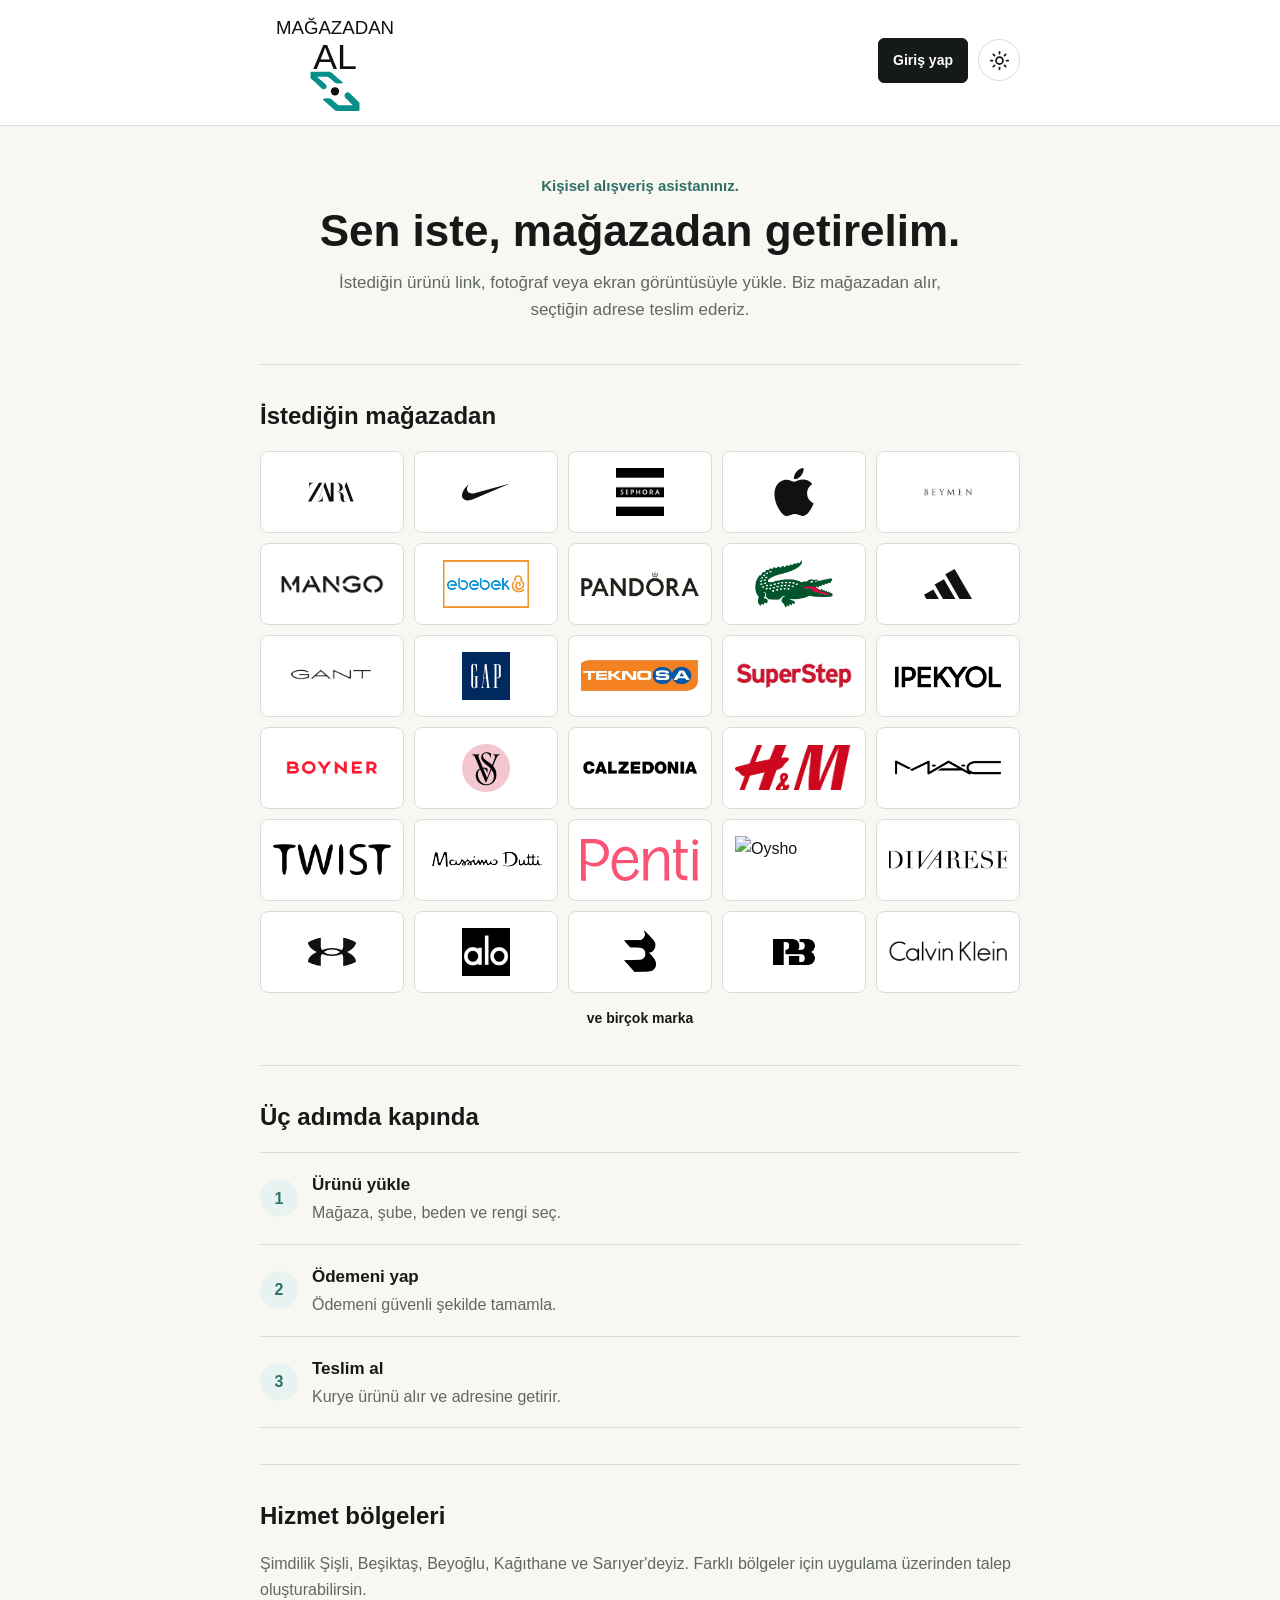
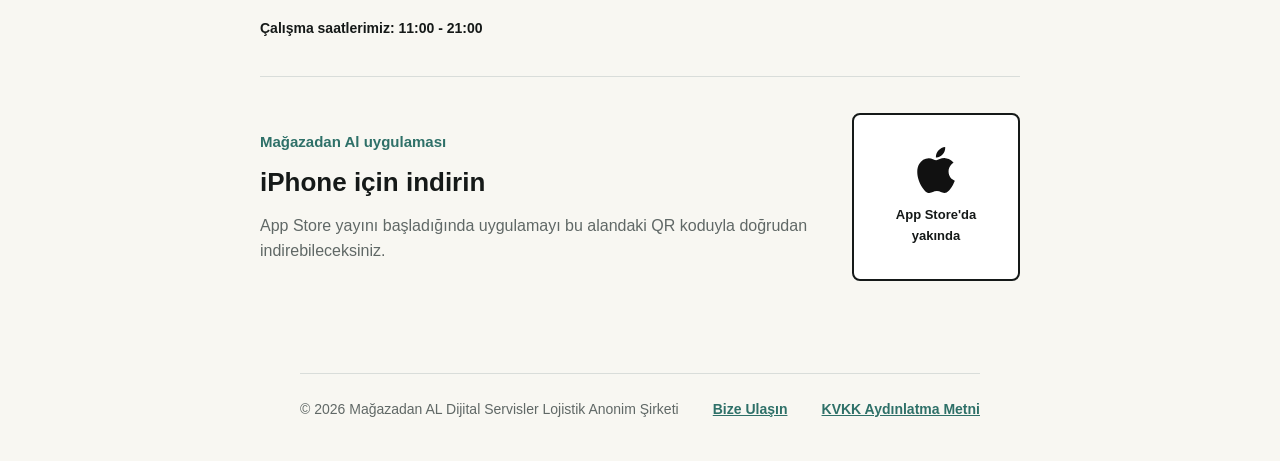
==== index.html @ 5e050d82 "Verify corporate Search Console ownership" ====
<!doctype html>
<html lang="tr">
<head>
  <meta charset="utf-8">
  <meta name="viewport" content="width=device-width, initial-scale=1">
  <meta name="referrer" content="strict-origin-when-cross-origin">
  <meta name="google-site-verification" content="DHwb0sG3Ue-_aWQbUibLPL66isO1fK0_bAT-LYw3ECY">
  <meta
    http-equiv="Content-Security-Policy"
    content="default-src 'none'; style-src 'self'; img-src 'self'; script-src 'self'; base-uri 'none'; form-action 'none'; object-src 'none'"
  >
  <title>Mağazadan Al</title>
  <meta name="description" content="Mağazadan Al müşteri hesabı ve resmi web alanı.">
  <link rel="icon" type="image/png" href="/assets/magazadanal-logo.png?v=20261007-3">
  <link rel="apple-touch-icon" href="/assets/magazadanal-logo.png?v=20261007-3">
  <link rel="stylesheet" href="/styles.css?v=20261019-1">
  <script src="/theme.js?v=20261019-1"></script>
</head>
<body>
  <header>
    <div class="bar home-header">
      <a class="brand" href="/" aria-label="Mağazadan Al ana sayfa">
        <img class="brand-logo" src="/assets/magazadanal-logo-web.svg?v=20261014-1" alt="Mağazadan Al" width="900" height="603">
      </a>
      <nav class="header-actions" aria-label="Hesap ve görünüm">
        <a id="home-account-link" class="button primary-link" href="/hesabim/">Giriş yap</a>
      </nav>
    </div>
  </header>
  <main class="home-main">
    <section class="home-intro" aria-labelledby="home-title">
      <p class="home-slogan">Kişisel alışveriş asistanınız.</p>
      <h1 id="home-title">Sen iste, mağazadan getirelim.</h1>
      <p class="home-lead">İstediğin ürünü link, fotoğraf veya ekran görüntüsüyle yükle. Biz mağazadan alır, seçtiğin adrese teslim ederiz.</p>
    </section>

    <section class="home-section" aria-labelledby="stores-title">
      <div class="home-section-heading">
        <h2 id="stores-title">İstediğin mağazadan</h2>
      </div>
      <div class="home-brand-grid" aria-label="Hizmet verilen markalardan bazıları">
        <div class="store-brand"><img src="/assets/brands/logo_zara.svg" alt="Zara" width="120" height="72"></div>
        <div class="store-brand"><img src="/assets/brands/logo_nike.svg" alt="Nike" width="120" height="72"></div>
        <div class="store-brand"><img src="/assets/brands/logo_sephora.png" alt="Sephora" width="120" height="72"></div>
        <div class="store-brand"><img src="/assets/brands/logo_apple.svg" alt="Apple" width="120" height="72"></div>
        <div class="store-brand"><img src="/assets/brands/logo_beymen.png" alt="Beymen" width="120" height="72"></div>
        <div class="store-brand"><img src="/assets/brands/logo_mango.png" alt="Mango" width="120" height="72"></div>
        <div class="store-brand"><img src="/assets/brands/logo_ebebek.png" alt="ebebek" width="120" height="72"></div>
        <div class="store-brand"><img src="/assets/brands/logo_pandora.png" alt="Pandora" width="120" height="72"></div>
        <div class="store-brand"><img src="/assets/brands/logo_lacoste.png" alt="Lacoste" width="120" height="72"></div>
        <div class="store-brand"><img src="/assets/brands/logo_adidas.svg" alt="Adidas" width="120" height="72"></div>
        <div class="store-brand"><img src="/assets/brands/logo_gant.png" alt="Gant" width="120" height="72"></div>
        <div class="store-brand"><img src="/assets/brands/logo_gap.svg" alt="Gap" width="120" height="72"></div>
        <div class="store-brand"><img src="/assets/brands/logo_teknosa.png" alt="Teknosa" width="120" height="72"></div>
        <div class="store-brand"><img src="/assets/brands/logo_superstep.png" alt="SuperStep" width="120" height="72"></div>
        <div class="store-brand"><img src="/assets/brands/logo_ipekyol.png" alt="İpekyol" width="120" height="72"></div>
        <div class="store-brand"><img src="/assets/brands/logo_boyner.png" alt="Boyner" width="120" height="72"></div>
        <div class="store-brand"><img src="/assets/brands/logo_victoriassecret.png" alt="Victoria's Secret" width="120" height="72"></div>
        <div class="store-brand"><img src="/assets/brands/logo_calzedonia.png" alt="Calzedonia" width="120" height="72"></div>
        <div class="store-brand"><img src="/assets/brands/logo_hm.png" alt="H&amp;M" width="120" height="72"></div>
        <div class="store-brand"><img src="/assets/brands/logo_mac.png" alt="MAC" width="120" height="72"></div>
        <div class="store-brand"><img src="/assets/brands/logo_twist.png" alt="Twist" width="120" height="72"></div>
        <div class="store-brand"><img src="/assets/brands/logo_massimodutti.png" alt="Massimo Dutti" width="120" height="72"></div>
        <div class="store-brand"><img src="/assets/brands/logo_penti.svg" alt="Penti" width="120" height="72"></div>
        <div class="store-brand"><img src="/assets/brands/logo_oysho.svg" alt="Oysho" width="120" height="72"></div>
        <div class="store-brand"><img src="/assets/brands/logo_divarese.png" alt="Divarese" width="120" height="72"></div>
        <div class="store-brand"><img src="/assets/brands/logo_underarmour.svg" alt="Under Armour" width="120" height="72"></div>
        <div class="store-brand"><img src="/assets/brands/logo_alo.png" alt="Alo" width="120" height="72"></div>
        <div class="store-brand"><img src="/assets/brands/logo_bershka.png" alt="Bershka" width="120" height="72"></div>
        <div class="store-brand"><img src="/assets/brands/logo_pullandbear.png" alt="Pull&amp;Bear" width="120" height="72"></div>
        <div class="store-brand"><img src="/assets/brands/logo_calvinklein.png" alt="Calvin Klein" width="120" height="72"></div>
      </div>
      <p class="home-brand-note">ve birçok marka</p>
    </section>

    <section class="home-section" aria-labelledby="flow-title">
      <div class="home-section-heading">
        <h2 id="flow-title">Üç adımda kapında</h2>
      </div>
      <div class="home-flow">
        <article class="home-step">
          <span class="home-step-number" aria-hidden="true">1</span>
          <div><h3>Ürünü yükle</h3><p>Mağaza, şube, beden ve rengi seç.</p></div>
        </article>
        <article class="home-step">
          <span class="home-step-number" aria-hidden="true">2</span>
          <div><h3>Ödemeni yap</h3><p>Ödemeni güvenli şekilde tamamla.</p></div>
        </article>
        <article class="home-step">
          <span class="home-step-number" aria-hidden="true">3</span>
          <div><h3>Teslim al</h3><p>Kurye ürünü alır ve adresine getirir.</p></div>
        </article>
      </div>
    </section>

    <section class="home-section home-service" aria-labelledby="service-title">
      <div class="home-section-heading">
        <h2 id="service-title">Hizmet bölgeleri</h2>
      </div>
      <p>Şimdilik Şişli, Beşiktaş, Beyoğlu, Kağıthane ve Sarıyer'deyiz. Farklı bölgeler için uygulama üzerinden talep oluşturabilirsin.</p>
      <strong>Çalışma saatlerimiz: 11:00 - 21:00</strong>
    </section>

    <section class="home-section app-download" aria-labelledby="app-download-title">
      <div class="app-download-copy">
        <p class="home-slogan">Mağazadan Al uygulaması</p>
        <h2 id="app-download-title">iPhone için indirin</h2>
        <p>App Store yayını başladığında uygulamayı bu alandaki QR koduyla doğrudan indirebileceksiniz.</p>
      </div>
      <div class="app-download-placeholder" aria-label="App Store QR kodu yayınla birlikte eklenecek">
        <img src="/assets/brands/logo_apple.svg" alt="" width="48" height="48">
        <span>App Store'da yakında</span>
      </div>
    </section>
  </main>
  <footer>
    <span>© 2026 Mağazadan AL Dijital Servisler Lojistik Anonim Şirketi</span>
    <a href="/destek/">Bize Ulaşın</a>
    <a href="/privacy/">KVKK Aydınlatma Metni</a>
  </footer>
  <script src="/home.js" defer></script>
</body>
</html>
---- styles.css ----
:root {
  color-scheme: light;
  --paper: #f8f7f2;
  --panel: #ffffff;
  --ink: #151918;
  --muted: #606866;
  --teal: #2e7068;
  --line: #d9ddda;
  --command: #151918;
  --command-text: #ffffff;
  --soft-teal: #e7f3f0;
}

:root[data-theme="dark"] {
  color-scheme: dark;
  --paper: #101412;
  --panel: #191e1c;
  --ink: #f2f5f3;
  --muted: #aeb8b4;
  --teal: #70bdb1;
  --line: #37403c;
  --command: #f2f5f3;
  --command-text: #101412;
  --soft-teal: #173a35;
}

* { box-sizing: border-box; }
[hidden] { display: none !important; }

body {
  margin: 0;
  background: var(--paper);
  color: var(--ink);
  font-family: -apple-system, BlinkMacSystemFont, "Segoe UI", sans-serif;
  line-height: 1.6;
  transition: background-color 160ms ease, color 160ms ease;
}

.theme-toggle {
  position: fixed;
  top: 18px;
  right: max(18px, calc((100vw - 820px) / 2));
  z-index: 20;
  display: grid;
  width: 42px;
  height: 42px;
  place-items: center;
  padding: 0;
  border: 1px solid var(--line);
  border-radius: 50%;
  background: var(--panel);
  color: var(--ink);
  cursor: pointer;
  font-size: 20px;
  line-height: 1;
  box-shadow: 0 2px 10px rgba(0, 0, 0, 0.08);
}

.theme-toggle-icon {
  width: 21px;
  height: 21px;
  fill: none;
  stroke: currentColor;
  stroke-width: 2;
  stroke-linecap: round;
  stroke-linejoin: round;
}

.theme-toggle:hover { border-color: var(--teal); }
.theme-toggle:focus-visible { outline: 3px solid color-mix(in srgb, var(--teal) 45%, transparent); outline-offset: 2px; }
:root[data-theme="dark"] .brand-logo {
  filter: invert(1) hue-rotate(170deg);
  mix-blend-mode: screen;
}

header {
  border-bottom: 1px solid var(--line);
  background: var(--panel);
}

.bar, main, footer {
  width: min(680px, calc(100% - 36px));
  margin: 0 auto;
}

.bar {
  display: flex;
  flex-direction: column;
  align-items: center;
  justify-content: center;
  gap: 2px;
  min-height: 0;
  padding: 10px 0 14px;
}

.brand {
  display: block;
  width: 150px;
  height: 101px;
  text-decoration: none;
}

.brand-logo {
  display: block;
  width: 100%;
  height: 100%;
  object-fit: contain;
}

nav a, footer a { color: var(--teal); font-weight: 650; }

.site-nav {
  display: flex;
  align-items: center;
  justify-content: center;
  gap: 16px;
}

.header-account-link {
  padding: 7px 11px;
  border: 1px solid var(--teal);
  border-radius: 6px;
  text-decoration: none;
}

.header-link {
  color: var(--teal);
  font-weight: 650;
  text-decoration: none;
}

.home-header {
  width: min(760px, calc(100% - 36px));
  flex-direction: row;
  justify-content: space-between;
  gap: 16px;
}

.header-actions {
  display: flex;
  align-items: center;
  gap: 10px;
}

.header-actions .button {
  display: inline-flex;
  align-items: center;
  min-height: 42px;
  margin: 0;
  border-radius: 6px;
  font-size: 14px;
  white-space: nowrap;
}

.header-actions .theme-toggle {
  position: static;
  flex: 0 0 auto;
  box-shadow: none;
}

main { padding: 42px 0 64px; }

.home-main {
  width: min(760px, calc(100% - 36px));
  min-height: 0;
  padding: 24px 0 56px;
}

.home-intro {
  max-width: 650px;
  margin: 0 auto;
  padding: 24px 0 40px;
  text-align: center;
}

.home-slogan {
  margin: 0 0 8px;
  color: var(--teal);
  font-size: 15px;
  font-weight: 800;
}

.home-main h1 {
  margin-bottom: 14px;
  font-size: 44px;
}

.home-lead {
  max-width: 610px;
  margin: 0 auto;
  font-size: 17px;
}

.home-section {
  padding: 36px 0;
  border-top: 1px solid var(--line);
}

.home-section-heading {
  margin-bottom: 20px;
}

.home-section-heading h2 {
  margin: 0;
  font-size: 24px;
  line-height: 1.25;
}

.home-section-heading p {
  margin: 5px 0 0;
}

.home-brand-grid {
  display: grid;
  grid-template-columns: repeat(5, minmax(0, 1fr));
  gap: 10px;
}

.store-brand {
  display: grid;
  min-width: 0;
  min-height: 82px;
  place-items: center;
  padding: 12px;
  border: 1px solid var(--line);
  border-radius: 8px;
  background: #ffffff;
  color-scheme: light;
}

.store-brand img {
  display: block;
  width: 100%;
  height: 48px;
  object-fit: contain;
}

.home-brand-note {
  margin: 14px 0 0;
  color: var(--ink);
  font-size: 14px;
  font-weight: 750;
  text-align: center;
}

.home-flow {
  border-top: 1px solid var(--line);
}

.home-step {
  display: grid;
  grid-template-columns: 38px minmax(0, 1fr);
  gap: 14px;
  align-items: center;
  padding: 18px 0;
  border-bottom: 1px solid var(--line);
}

.home-step-number {
  display: grid;
  width: 38px;
  height: 38px;
  place-items: center;
  border-radius: 50%;
  background: var(--soft-teal);
  color: var(--teal);
  font-weight: 800;
}

.home-step h3 {
  margin: 0;
  font-size: 17px;
}

.home-step p {
  margin: 2px 0 0;
}

.home-service p {
  margin: 0 0 12px;
}

.home-service strong {
  font-size: 14px;
}

.app-download {
  display: grid;
  grid-template-columns: minmax(0, 1fr) 168px;
  gap: 32px;
  align-items: center;
}

.app-download h2 { margin: 0; font-size: 26px; }
.app-download p:last-child { margin: 9px 0 0; }

.app-download-placeholder {
  display: grid;
  width: 168px;
  aspect-ratio: 1;
  place-items: center;
  align-content: center;
  gap: 12px;
  padding: 18px;
  border: 2px solid var(--ink);
  border-radius: 8px;
  background: var(--panel);
  text-align: center;
}

.app-download-placeholder img { display: block; width: 46px; height: 46px; }
:root[data-theme="dark"] .app-download-placeholder img { filter: invert(1); }
.app-download-placeholder span { font-size: 13px; font-weight: 800; }

h1 {
  margin: 0 0 12px;
  font-size: 46px;
  line-height: 1.12;
}

h2 { margin-top: 34px; font-size: 21px; }

p, li { color: var(--muted); }

.status {
  border-left: 4px solid var(--teal);
  padding: 14px 16px;
  background: var(--panel);
}

.status[hidden] { display: none; }

.status-error { border-left-color: #b42318; color: #7a271a; }

.status-success { border-left-color: var(--teal); color: #215f57; }

:root[data-theme="dark"] .status-error { color: #ffaaa3; }
:root[data-theme="dark"] .status-success { color: #8fd5ca; }
:root[data-theme="dark"] .data-badge { background: var(--soft-teal); color: var(--teal); }

.button {
  display: inline-block;
  margin-top: 12px;
  padding: 10px 14px;
  border: 1px solid var(--teal);
  color: var(--teal);
  font-weight: 700;
  text-decoration: none;
}

.primary-link {
  border-color: var(--command);
  background: var(--command);
  color: var(--command-text);
}

.support-public {
  max-width: 620px;
}

.support-lead {
  max-width: 560px;
  margin-bottom: 30px;
  font-size: 17px;
}

.support-channel {
  padding: 22px 0;
  border-top: 1px solid var(--line);
}

.support-channel:last-of-type {
  border-bottom: 1px solid var(--line);
}

.support-channel h2 {
  margin: 0 0 6px;
  font-size: 20px;
}

.support-channel p {
  margin: 0;
}

.support-channel .button {
  border-radius: 6px;
}

.auth-page { max-width: 560px; }

.eyebrow {
  margin: 0 0 8px;
  color: var(--teal);
  font-size: 13px;
  font-weight: 750;
  text-transform: uppercase;
}

.auth-form {
  display: grid;
  gap: 10px;
  margin-top: 28px;
}

.auth-form label {
  margin-top: 6px;
  font-size: 14px;
  font-weight: 700;
}

.auth-form input:not([type="checkbox"]) {
  width: 100%;
  min-height: 50px;
  padding: 11px 12px;
  border: 1px solid var(--line);
  border-radius: 6px;
  background: var(--panel);
  color: var(--ink);
  font: inherit;
}

.auth-form input:not([type="checkbox"]),
.support-form textarea {
  background: var(--panel);
}

.auth-form input:not([type="checkbox"]):focus {
  border-color: var(--teal);
  outline: 2px solid rgba(46, 112, 104, 0.2);
  outline-offset: 1px;
}

.password-visibility {
  display: inline-flex;
  align-items: center;
  gap: 9px;
  width: fit-content;
  cursor: pointer;
  color: var(--muted);
}

.password-visibility input {
  width: 18px;
  height: 18px;
  margin: 0;
  accent-color: var(--teal);
}

.password-visibility:has(input:disabled) {
  cursor: not-allowed;
  opacity: 0.55;
}

.primary-button {
  width: 100%;
  min-height: 50px;
  border-radius: 6px;
  background: var(--teal);
  color: #ffffff;
  cursor: pointer;
  font: inherit;
}

.primary-button:disabled {
  cursor: not-allowed;
  opacity: 0.55;
}

.text-button {
  min-height: 40px;
  padding: 6px 8px;
  border: 0;
  background: transparent;
  color: var(--teal);
  cursor: pointer;
  font: inherit;
  font-weight: 750;
}

.text-button:disabled { cursor: not-allowed; opacity: 0.55; }

.portal-page {
  width: min(680px, calc(100% - 36px));
  min-height: calc(100vh - 230px);
  padding-top: 34px;
}

.auth-shell {
  width: min(480px, 100%);
  margin: 18px auto 0;
  padding: 26px;
  border: 1px solid var(--line);
  border-radius: 8px;
  background: var(--panel);
}

.portal-toolbar,
.section-heading,
.order-card-heading,
.order-meta,
.data-row-heading,
.form-footer {
  display: flex;
  align-items: center;
  justify-content: space-between;
  gap: 16px;
}

.portal-toolbar,
.section-heading {
  flex-direction: column;
  align-items: flex-start;
}

.portal-title { margin-bottom: 3px; font-size: 30px; }
.portal-updated { margin: 0; font-size: 13px; }

.portal-actions {
  display: flex;
  width: 100%;
  align-items: center;
  justify-content: flex-start;
  gap: 8px;
}

.icon-command {
  width: 42px;
  height: 42px;
  border: 1px solid var(--line);
  border-radius: 6px;
  background: var(--panel);
  color: var(--ink);
  cursor: pointer;
  font-size: 24px;
  line-height: 1;
}

.icon-command:disabled { cursor: wait; opacity: 0.55; }

.compact-button {
  min-height: 42px;
  margin: 0;
  padding: 8px 12px;
  border-color: var(--line);
  background: var(--panel);
  color: var(--ink);
  cursor: pointer;
  font: inherit;
}

.portal-tabs {
  display: flex;
  flex-wrap: wrap;
  gap: 3px;
  margin: 28px 0 22px;
  padding-bottom: 1px;
  border-bottom: 1px solid var(--line);
}

.portal-tab {
  flex: 1 1 105px;
  min-height: 44px;
  padding: 9px 13px;
  border: 0;
  border-bottom: 3px solid transparent;
  background: transparent;
  color: var(--muted);
  cursor: pointer;
  font: inherit;
  font-weight: 750;
}

.portal-tab.is-active {
  border-bottom-color: var(--teal);
  color: var(--ink);
}

.portal-loading {
  margin-bottom: 16px;
  padding: 10px 12px;
  border-left: 3px solid var(--teal);
  color: var(--muted);
  font-weight: 700;
}

.portal-section { padding: 4px 0 30px; }
.section-heading { margin: 8px 0 16px; align-items: flex-start; }
.section-heading h2 { margin: 0; font-size: 23px; }
.section-heading .eyebrow { margin-bottom: 2px; }

.order-list,
.data-list {
  display: grid;
  gap: 10px;
}

.order-card,
.data-row,
.support-form,
.profile-details {
  border: 1px solid var(--line);
  border-radius: 8px;
  background: var(--panel);
}

.order-card { padding: 16px; border-left: 5px solid var(--teal); }
.order-card.status-cancelled { border-left-color: #b42318; }
.order-card.status-delivered { border-left-color: #16803c; }

.order-card-heading { align-items: flex-start; }
.order-card-heading > div { display: grid; gap: 2px; }
.order-number { font-size: 16px; }
.order-date { color: var(--muted); font-size: 12px; font-weight: 650; }

.order-status {
  max-width: 210px;
  padding: 5px 8px;
  border-radius: 5px;
  background: #e8f3f0;
  color: #215f57;
  font-size: 12px;
  font-weight: 800;
  text-align: right;
}

.status-cancelled .order-status { background: #fff0ee; color: #9f241a; }
.status-delivered .order-status { background: #e9f7ed; color: #146c35; }

.order-meta {
  margin-top: 13px;
  padding-top: 11px;
  border-top: 1px solid var(--line);
  color: var(--muted);
  font-size: 13px;
}

.order-meta strong { color: var(--ink); font-size: 15px; }

.order-timeline {
  display: grid;
  grid-template-columns: 1fr;
  gap: 0;
  margin: 12px 0 6px;
  padding: 0;
  list-style: none;
}

.order-timeline li {
  position: relative;
  min-height: 34px;
  padding: 5px 0 5px 30px;
  color: var(--muted);
  font-size: 10px;
  font-weight: 700;
  text-align: left;
}

.order-timeline li::before {
  position: absolute;
  top: 8px;
  left: 8px;
  z-index: 2;
  width: 11px;
  height: 11px;
  border: 2px solid var(--line);
  border-radius: 50%;
  background: var(--panel);
  content: "";
  transform: translateX(-50%);
}

.order-timeline li:not(:first-child)::after {
  position: absolute;
  top: -18px;
  right: auto;
  left: 7px;
  width: 2px;
  height: 28px;
  background: var(--line);
  content: "";
}

.order-timeline li.is-complete::before,
.order-timeline li.is-current::before { border-color: var(--teal); background: var(--teal); }
.order-timeline li.is-complete::after,
.order-timeline li.is-current::after { background: var(--teal); }
.order-timeline li.is-current { color: var(--ink); }
.order-timeline li.is-cancelled::before { border-color: #b42318; background: #b42318; }

.activity-list { margin-top: 14px; border-top: 1px solid var(--line); }
.activity-row { display: flex; flex-direction: column; gap: 2px; padding: 9px 0; border-bottom: 1px solid var(--line); font-size: 12px; }
.activity-row:last-child { border-bottom: 0; }
.activity-row time { flex: 0 0 auto; color: var(--muted); }

.segmented-control {
  display: inline-flex;
  padding: 3px;
  border: 1px solid var(--line);
  border-radius: 7px;
  background: var(--panel);
}

.segmented-control button {
  min-height: 34px;
  padding: 5px 10px;
  border: 0;
  border-radius: 5px;
  background: transparent;
  color: var(--muted);
  cursor: pointer;
  font: inherit;
  font-size: 12px;
  font-weight: 750;
}

.segmented-control button.is-active { background: var(--command); color: var(--command-text); }

.data-row { padding: 14px 16px; }
.data-row p { margin: 7px 0 0; font-size: 13px; }
.data-row-heading { align-items: flex-start; }
.data-row-heading time { color: var(--muted); font-size: 11px; }

.data-badge {
  padding: 3px 7px;
  border-radius: 4px;
  background: #e8f3f0;
  color: #215f57;
  font-size: 11px;
  font-weight: 800;
}

.support-form { display: grid; gap: 8px; padding: 16px; margin-bottom: 24px; }
.support-form label { font-size: 14px; font-weight: 750; }
.support-form textarea {
  width: 100%;
  min-height: 120px;
  resize: vertical;
  padding: 11px 12px;
  border: 1px solid var(--line);
  border-radius: 6px;
  color: var(--ink);
  font: inherit;
}
.support-form textarea:focus { border-color: var(--teal); outline: 2px solid rgba(46, 112, 104, 0.2); }
.form-footer span { color: var(--muted); font-size: 12px; }
.compact-submit { width: auto; min-width: 110px; margin: 0; }
.list-title { margin: 0 0 10px; font-size: 16px; }

.profile-details { margin: 0 0 16px; padding: 0 16px; }
.profile-details div { display: grid; grid-template-columns: 1fr; gap: 3px; padding: 13px 0; border-bottom: 1px solid var(--line); }
.profile-details div:last-child { border-bottom: 0; }
.profile-details dt { color: var(--muted); font-size: 13px; font-weight: 700; }
.profile-details dd { margin: 0; font-weight: 750; overflow-wrap: anywhere; }

.empty-state {
  padding: 26px 18px;
  border: 1px dashed var(--line);
  border-radius: 8px;
  text-align: center;
}
.empty-state p { margin: 5px 0 0; font-size: 13px; }

@media (max-width: 700px) {
  h1 { font-size: 32px; }
  .bar { padding-top: 8px; }
  .theme-toggle { top: 12px; right: 12px; width: 38px; height: 38px; font-size: 18px; }
  .brand { width: 140px; height: 94px; }
  .home-header { gap: 12px; }
  .home-header .brand { width: 120px; height: 80px; flex: 0 0 auto; }
  .header-actions { gap: 8px; }
  .header-actions .button { min-height: 38px; padding: 7px 10px; }
  .home-main { width: min(100% - 28px, 760px); padding-top: 16px; }
  .home-intro { padding: 18px 0 30px; }
  .home-main h1 { font-size: 32px; }
  .home-lead { font-size: 15px; }
  .home-section { padding: 28px 0; }
  .app-download { grid-template-columns: 1fr; gap: 20px; }
  .app-download-placeholder { width: min(168px, 100%); }
  .home-brand-grid { grid-template-columns: repeat(4, minmax(0, 1fr)); gap: 8px; }
  .store-brand { min-height: 68px; padding: 8px; }
  .store-brand img { height: 40px; }
  .portal-page { width: min(100% - 24px, 680px); padding-top: 22px; }
  .auth-shell { padding: 20px; }
  .portal-toolbar { align-items: flex-start; }
  .portal-title { font-size: 25px; }
  .compact-button { padding-inline: 9px; font-size: 13px; }
  .section-heading { align-items: flex-start; flex-direction: column; gap: 8px; }
  .view-link { padding-left: 0; }
  .order-card-heading { gap: 9px; }
  .order-status { max-width: 145px; font-size: 10px; }
  .site-nav { gap: 9px; }
}

footer {
  display: flex;
  align-items: center;
  justify-content: space-between;
  flex-wrap: wrap;
  gap: 12px;
  padding: 24px 0 40px;
  border-top: 1px solid var(--line);
  color: var(--muted);
  font-size: 14px;
}

.brand-attribution {
  margin-left: 6px;
  color: var(--teal);
  font-size: 10px;
  font-weight: 700;
  letter-spacing: 0;
  text-transform: uppercase;
}
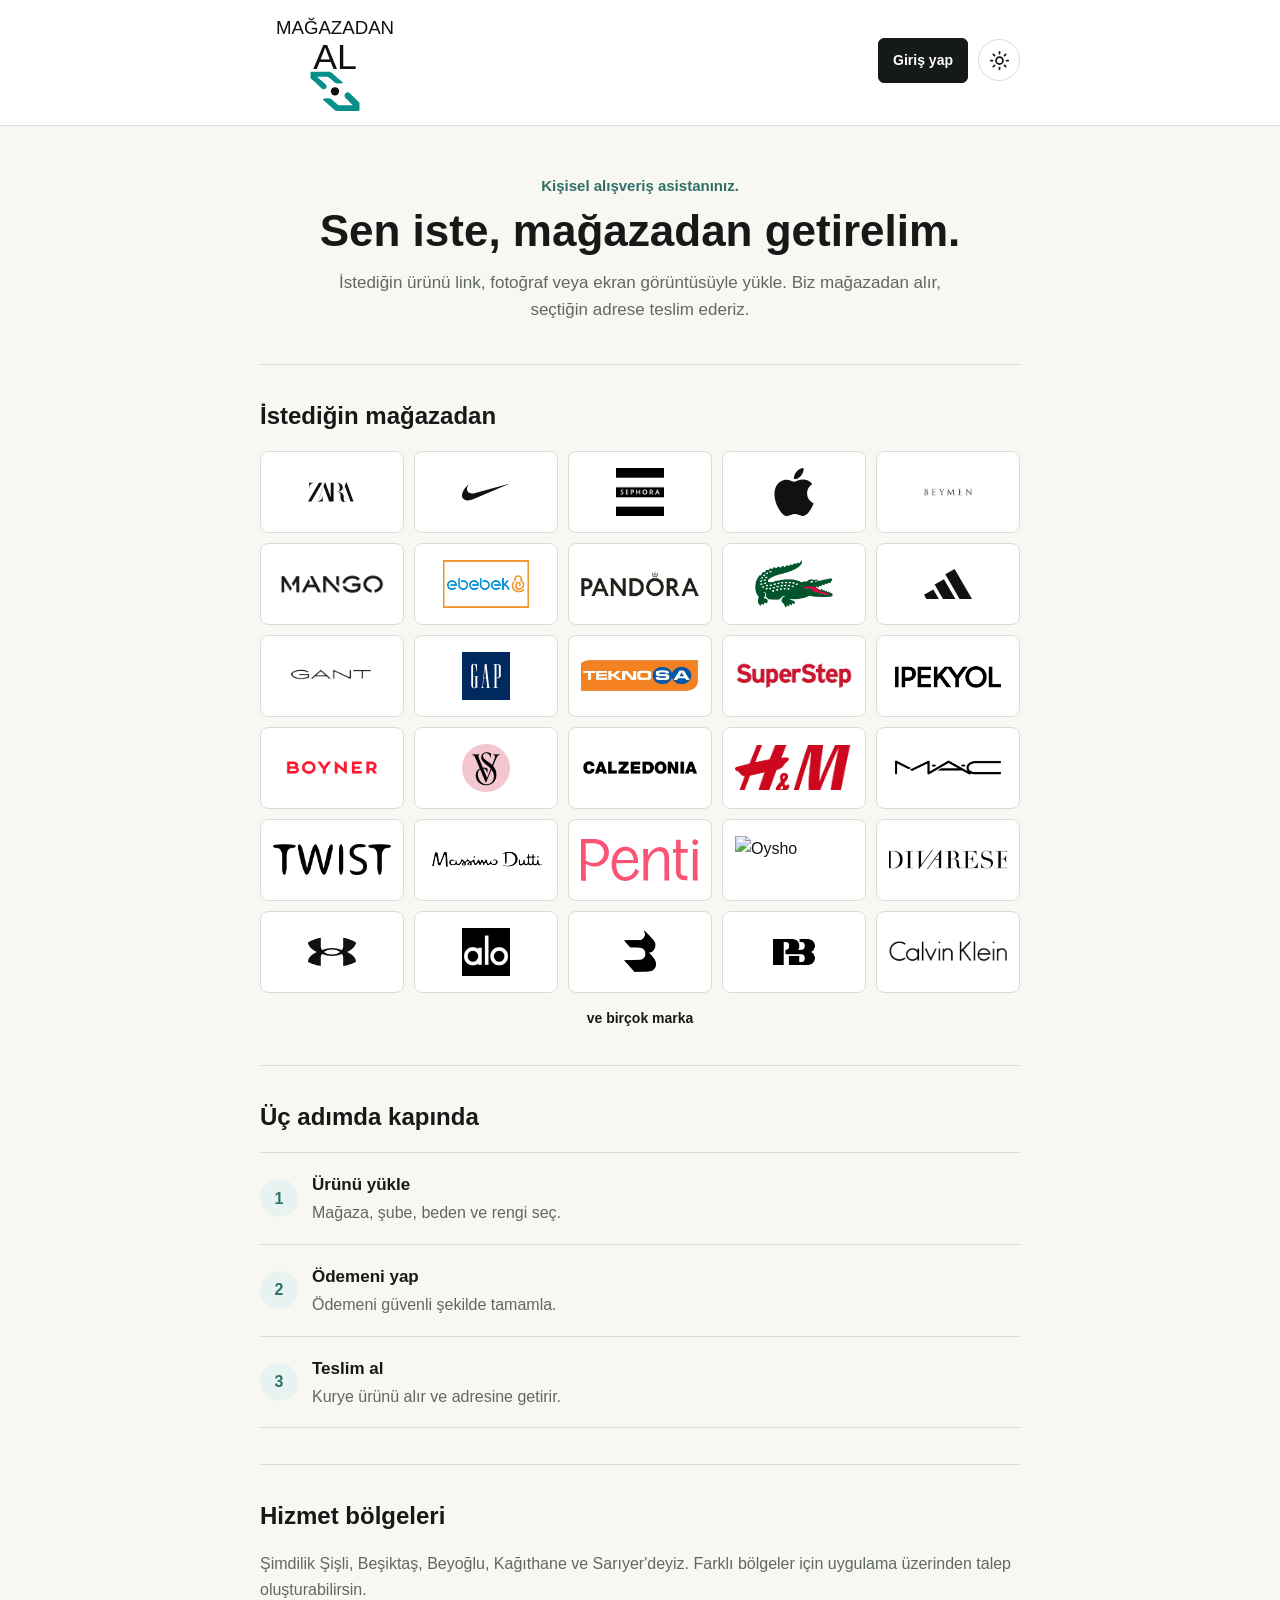
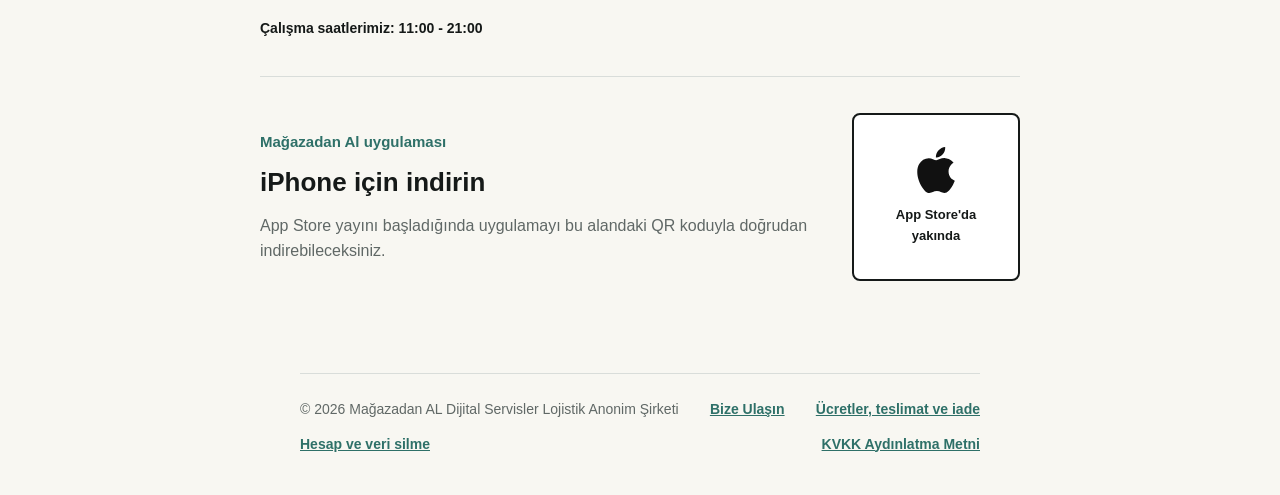
==== commit 1c2d1705: "Add web ordering flow with active tracking and fixed navigation" ====
--- a/index.html
+++ b/index.html
@@ -116,6 +116,8 @@
   <footer>
     <span>© 2026 Mağazadan AL Dijital Servisler Lojistik Anonim Şirketi</span>
     <a href="/destek/">Bize Ulaşın</a>
+    <a href="/alisveris-kosullari/">Ücretler, teslimat ve iade</a>
+    <a href="/hesap-silme/">Hesap ve veri silme</a>
     <a href="/privacy/">KVKK Aydınlatma Metni</a>
   </footer>
   <script src="/home.js" defer></script>
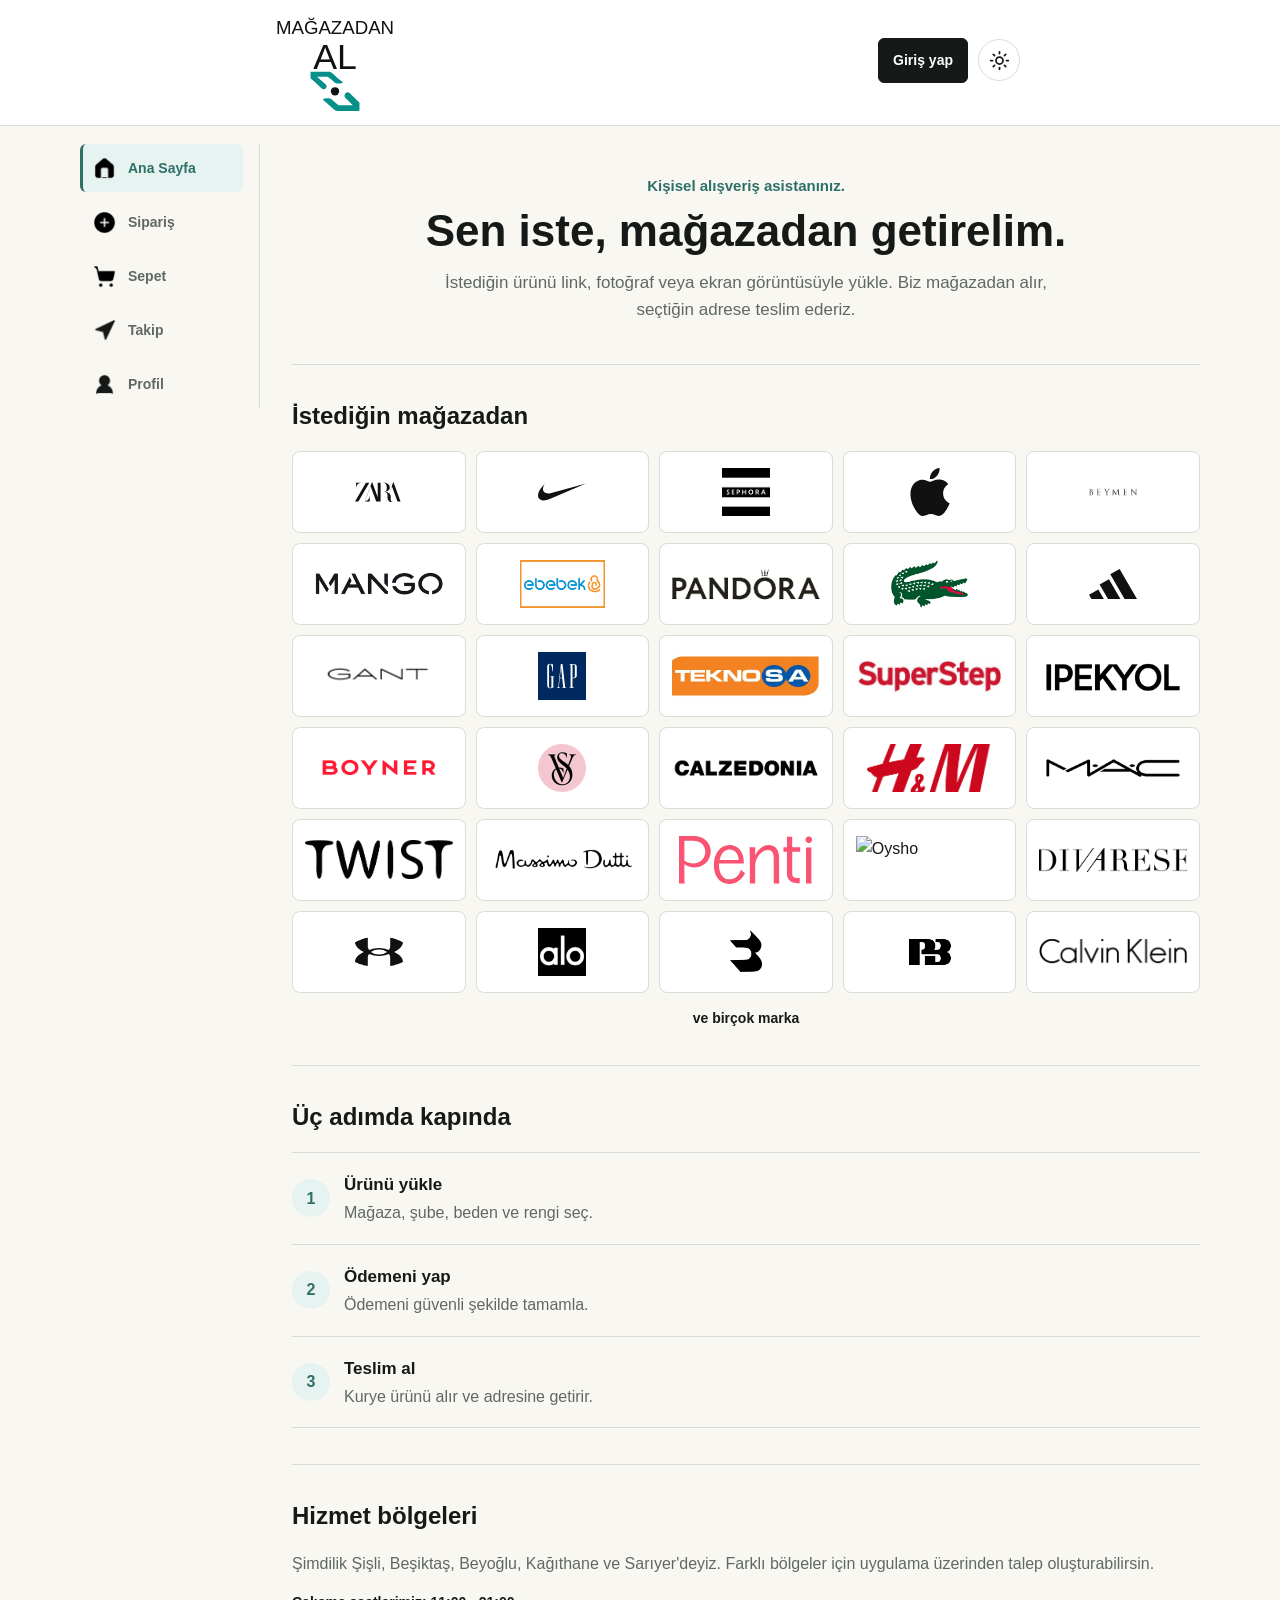
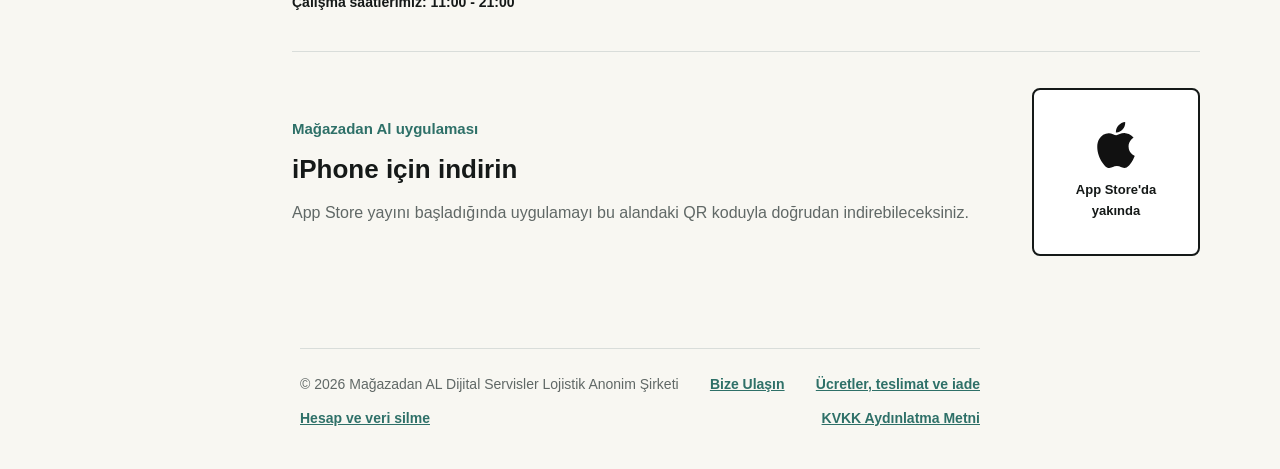
==== commit bcc8b22d: "Keep public navigation visible without granting order access" ====
--- a/index.html
+++ b/index.html
@@ -14,9 +14,10 @@
   <link rel="icon" type="image/png" href="/assets/magazadanal-logo.png?v=20261007-3">
   <link rel="apple-touch-icon" href="/assets/magazadanal-logo.png?v=20261007-3">
   <link rel="stylesheet" href="/styles.css?v=20261019-1">
+  <link rel="stylesheet" href="/hesabim/order-flow.css?v=20261113-2">
   <script src="/theme.js?v=20261019-1"></script>
 </head>
-<body>
+<body class="has-site-navigation">
   <header>
     <div class="bar home-header">
       <a class="brand" href="/" aria-label="Mağazadan Al ana sayfa">
@@ -27,6 +28,13 @@
       </nav>
     </div>
   </header>
+  <nav id="home-sidebar" class="portal-tabs" aria-label="Hesap bölümleri">
+    <a class="portal-tab is-active" href="/" aria-current="page"><img class="app-icon" src="/assets/icons/house_fill.png" alt="">Ana Sayfa</a>
+    <a class="portal-tab" href="/hesabim/?view=shop"><img class="app-icon" src="/assets/icons/plus_circle_fill.png" alt="">Sipariş</a>
+    <a class="portal-tab" href="/hesabim/?view=cart"><img class="app-icon" src="/assets/icons/cart_fill.png" alt="">Sepet</a>
+    <a class="portal-tab" data-view="orders" href="/hesabim/?view=orders">Takip</a>
+    <a class="portal-tab" data-view="profile" href="/hesabim/?view=profile">Profil</a>
+  </nav>
   <main class="home-main">
     <section class="home-intro" aria-labelledby="home-title">
       <p class="home-slogan">Kişisel alışveriş asistanınız.</p>
@@ -120,6 +128,6 @@
     <a href="/hesap-silme/">Hesap ve veri silme</a>
     <a href="/privacy/">KVKK Aydınlatma Metni</a>
   </footer>
-  <script src="/home.js" defer></script>
+  <script src="/home.js?v=20261113-2" defer></script>
 </body>
 </html>
--- a/styles.css
+++ b/styles.css
@@ -387,6 +387,11 @@
 }
 
 .auth-page { max-width: 560px; }
+
+.confirmation-actions { display: flex; flex-wrap: wrap; gap: 12px; }
+.confirmation-actions .button { min-width: 180px; min-height: 48px; font: inherit; font-weight: 700; text-align: center; border-radius: 6px; cursor: pointer; }
+.confirmation-actions .button:disabled { opacity: 0.65; cursor: wait; }
+.confirmation-actions .button:focus-visible { outline: 3px solid var(--teal); outline-offset: 3px; }
 
 .eyebrow {
   margin: 0 0 8px;
--- a/hesabim/order-flow.css
+++ b/hesabim/order-flow.css
@@ -0,0 +1,226 @@
+.portal-page { width: min(900px, calc(100% - 32px)); padding-bottom: 50px; }
+.session-restoring { display: none; min-height: 240px; padding: 64px 0; text-align: center; color: var(--muted); }
+:root[data-session-state="restoring"] #auth-view { display: none !important; }
+:root[data-session-state="restoring"] .session-restoring { display: block; }
+.portal-section.home-main { width: 100%; max-width: none; padding: 0; margin: 0; }
+.phone-field { display: grid; grid-template-columns: 110px minmax(0, 1fr); gap: 12px; min-width: 0; }
+.app-form-grid > .phone-field { grid-column: 1 / -1; }
+.product-photo-frame { position: relative; width: min(280px, 100%); aspect-ratio: 1; margin: 12px auto; }
+.product-photo-preview { display: grid; place-items: center; width: 100%; height: 100%; padding: 8px; border: 1px solid var(--line); border-radius: 6px; background: var(--panel); cursor: pointer; }
+.product-photo-preview img:not(.app-icon) { width: 100%; height: 100%; object-fit: contain; }
+.product-photo-preview:disabled { opacity: 1; cursor: default; }
+.product-photo-remove { position: absolute; top: 6px; right: 6px; }
+.order-app .photo-select-button { display: inline-flex; align-items: center; justify-content: center; gap: 10px; align-self: flex-start; margin: 0; min-height: 48px; padding: 10px 20px; border: 1px solid #2e7068; border-radius: 6px; background: #2e7068; color: #fff; font: inherit; font-size: 15px; font-weight: 700; cursor: pointer; }
+.order-app .photo-select-button:hover { background: #245c55; border-color: #245c55; }
+.photo-select-button .app-icon { width: 22px; height: 22px; filter: invert(1) !important; }
+.store-pickup { padding: 14px 0; border-block: 1px solid var(--line); }
+.order-app .store-pickup h3 { margin: 0 0 12px; }
+.store-pickup .is-selected { border-color: #2e7068; background: #2e7068; color: #fff; }
+.link-field { position: relative; }
+.link-field > label { font-size: 14px; font-weight: 600; }
+.app-field.link-field input { padding-right: 95px; }
+.link-field .paste-link { position: absolute; right: 10px; bottom: 6px; min-height: 36px; }
+.map-search-form { display: flex; align-items: end; gap: 12px; }
+.map-search-form .app-field { flex: 1; }
+.map-search-result { width: 100%; min-height: 44px; text-align: left; padding: 10px; border: 0; border-bottom: 1px solid var(--line); background: var(--panel); color: var(--ink); font: inherit; font-size: 14px; cursor: pointer; }
+.bank-details { display: grid; gap: 14px; margin: 16px 0 24px; padding: 16px 0; border-block: 1px solid var(--line); }
+.bank-details > div { display: grid; grid-template-columns: minmax(0, 1fr) auto; align-items: center; gap: 6px 12px; }
+.bank-details dt { font-size: 13px; color: var(--muted); }
+.bank-details dd { grid-row: 2; margin: 0; overflow-wrap: anywhere; font-weight: 600; }
+.bank-details .text-button { grid-column: 2; grid-row: 1 / 3; }
+.checkout-agreements { padding: 16px 0; border-block: 1px solid var(--line); margin: 24px 0; }
+.checkout-agreements h3 { margin: 0 0 12px; }
+.legal-approval { display: flex; align-items: center; gap: 12px; min-height: 62px; width: 100%; padding: 12px 0; border: 0; border-bottom: 1px solid var(--line); text-align: left; background: transparent; color: var(--ink); font: inherit; font-size: 14px; font-weight: 600; cursor: pointer; }
+.approval-indicator { display: grid; place-items: center; width: 24px; height: 24px; border: 1px solid var(--line); border-radius: 50%; flex-shrink: 0; }
+.legal-approval[aria-pressed="true"] .approval-indicator { background: #2e7068; border-color: #2e7068; }
+.approval-indicator .app-icon { width: 15px; height: 15px; filter: invert(1) !important; }
+.approval-state { margin-left: auto; font-size: 12px; color: var(--teal); }
+.tracking-placeholder .order-timeline { margin-top: 24px; }
+.legal-page { padding-bottom: 40px; }
+.fees-table { width: 100%; border-collapse: collapse; margin: 20px 0; }
+.fees-table th, .fees-table td { padding: 12px 8px; border-bottom: 1px solid var(--line); text-align: left; }
+.fees-table th:last-child, .fees-table td:last-child { text-align: right; white-space: nowrap; }
+.portal-title { font-size: 24px; }
+.portal-content { min-width: 0; }
+body:has(.portal-page) .theme-toggle, body:has(.legal-page) .theme-toggle { position: absolute; right: 18px; top: 18px; }
+.portal-toolbar .eyebrow { display: none; }
+.portal-tabs { display: grid; grid-template-columns: repeat(5, minmax(0, 1fr)); gap: 4px; padding: 8px 0; margin: 18px 0; position: static; z-index: 400; background: var(--paper); }
+.portal-toolbar { flex-direction: row; align-items: center; }
+.portal-actions { width: auto; flex-shrink: 0; }
+.portal-toolbar h1 { margin-top: 0; }
+.portal-tab { min-width: 0; display: flex; flex-direction: column; align-items: center; gap: 3px; border-radius: 6px; font-size: 13px; padding: 9px 3px; text-decoration: none; line-height: 1.3; }
+.app-icon { width: 23px; height: 23px; object-fit: contain; }
+:root[data-theme="dark"] .app-icon { filter: invert(1); }
+.portal-tab[data-view="orders"]::before { content: ""; width: 23px; height: 23px; background: var(--ink); mask: url('/assets/icons/navigation_fill.png') center / contain no-repeat; }
+.portal-tab[data-view="profile"]::before { content: ""; width: 23px; height: 23px; background: var(--ink); mask: url('/assets/icons/user_fill.png') center / contain no-repeat; }
+.order-app { max-width: 720px; margin: 0 auto; }
+.order-app h2 { font-size: 23px; line-height: 1.3; margin: 16px 0 24px; }
+.order-app h3 { font-size: 18px; margin-top: 26px; }
+.order-app .button { width: auto; max-width: 100%; margin: 12px 0; min-height: 44px; border-radius: 6px; white-space: normal; }
+.order-app .primary-button, .app-dialog .primary-button { background: #2e7068; color: #fff; border: 1px solid #2e7068; }
+.order-app .primary-button { display: block; width: 100%; }
+.order-app a, .app-dialog a { color: var(--teal); }
+.store-grid { display: grid; grid-template-columns: repeat(3, minmax(0, 1fr)); gap: 7px; margin-bottom: 24px; }
+.store-button { min-width: 0; min-height: 44px; padding: 9px 5px; border: 1px solid var(--line); background: var(--panel); color: var(--ink); border-radius: 6px; font: inherit; font-size: 14px; line-height: 1.25; overflow-wrap: anywhere; cursor: pointer; }
+.store-button:hover { border-color: var(--teal); background: var(--soft-teal); }
+.store-button[aria-pressed="true"] { background: var(--soft-teal); border-color: var(--teal); box-shadow: inset 0 0 0 1px var(--teal); }
+.custom-store-form { display: flex; align-items: end; gap: 12px; margin-bottom: 14px; }
+.order-app .custom-store-toggle { width: 100%; display: block; }
+.custom-store-form .app-field { flex: 1; margin: 0; }
+.custom-store-form .button { margin: 0; display: grid; place-items: center; width: 48px; min-height: 48px; }
+.store-selection-actions { display: grid; gap: 8px; margin: 16px 0; }
+.store-selection-actions .button { margin: 0; width: 100%; }
+.store-selection-actions button[aria-pressed="true"] { background: var(--soft-teal); color: var(--teal); border-color: var(--teal); }
+.product-back { display: grid; place-items: center; position: sticky; top: 8px; z-index: 450; width: 64px; height: 42px; padding: 8px; border: 1px solid var(--line); border-radius: 6px; background: var(--panel); color: var(--teal); font: inherit; font-weight: 600; cursor: pointer; margin-bottom: 16px; }
+.app-form { display: grid; gap: 14px; }
+.app-form-grid { display: grid; grid-template-columns: repeat(2, minmax(0, 1fr)); gap: 14px; }
+.app-field { display: flex; flex-direction: column; gap: 5px; min-width: 0; margin: 8px 0; font-size: 14px; font-weight: 600; }
+.app-field input, .app-field select, .app-field textarea { width: 100%; min-width: 0; max-width: 100%; border: 1px solid var(--line); border-radius: 6px; padding: 12px; font: inherit; font-weight: 400; font-size: 16px; color: var(--ink); background: var(--panel); }
+.app-field textarea { min-height: 90px; resize: vertical; }
+.app-field input:focus, .app-field textarea:focus, .app-field select:focus { outline: 2px solid var(--teal); outline-offset: 1px; }
+.app-field input:user-invalid { border-color: #bd303b; }
+.app-disclosure { border: 1px solid var(--line); border-radius: 6px; padding: 14px; margin: 12px 0; background: var(--panel); }
+.app-disclosure summary { cursor: pointer; font-weight: 650; }
+.app-disclosure[open] > summary { margin-bottom: 12px; }
+.muted { color: var(--muted); font-size: 14px; }
+.photo-preview { width: 72px; height: 72px; display: grid; place-items: center; padding: 0; border: 1px solid var(--line); border-radius: 6px; overflow: hidden; background: var(--soft-teal); cursor: pointer; flex-shrink: 0; }
+.photo-preview img:not(.app-icon) { width: 100%; height: 100%; object-fit: cover; }
+.photo-preview:disabled { cursor: default; }
+.profile-photo-avatar { width: 112px; height: 112px; flex-shrink: 0; display: grid; place-items: center; border: 1px solid var(--line); border-radius: 50%; padding: 0; margin: 0 auto 16px; background: var(--soft-teal); overflow: hidden; }
+button.profile-photo-avatar { cursor: pointer; }
+.profile-photo-avatar img:not(.app-icon) { width: 100%; height: 100%; object-fit: cover; }
+.profile-photo-editor { display: flex; align-items: center; justify-content: center; flex-wrap: wrap; gap: 12px; }
+.profile-photo-editor .profile-photo-avatar { margin: 0; }
+.profile-photo-frame { position: relative; width: 112px; height: 112px; flex-shrink: 0; }
+.profile-photo-frame .app-close { position: absolute; top: 0; right: 0; width: 30px; height: 30px; padding: 5px; }
+.cart-item { display: grid; grid-template-columns: 72px minmax(0, 1fr) auto; align-items: start; gap: 12px; border-bottom: 1px solid var(--line); padding: 16px 0; }
+.cart-item-detail { display: grid; gap: 3px; font-size: 14px; min-width: 0; overflow-wrap: anywhere; }
+.cart-item-detail small { color: var(--muted); }
+.item-commands { display: flex; align-items: center; gap: 10px; flex-wrap: wrap; }
+.item-commands .text-button { padding: 3px; margin: 0; color: var(--teal); font-size: 14px; }
+.app-close { width: 36px; height: 36px; display: grid; place-items: center; flex-shrink: 0; padding: 7px; border: 0; border-radius: 6px; background: #b92f3b; cursor: pointer; }
+.app-close .app-icon { width: 22px; height: 22px; filter: invert(1); }
+.app-options { padding: 0; border: 0; margin: 24px 0; min-width: 0; }
+.app-options legend { font-size: 18px; font-weight: 700; margin-bottom: 10px; }
+.choice-row { display: flex; align-items: center; gap: 12px; padding: 16px; margin: 9px 0; border: 1px solid var(--line); border-radius: 6px; background: var(--panel); cursor: pointer; }
+.choice-row:has(input:checked) { border: 2px solid #2e7068; padding: 15px; background: var(--soft-teal); }
+.choice-row > div { display: flex; flex: 1; flex-wrap: wrap; justify-content: space-between; gap: 8px; }
+.choice-row small { flex-basis: 100%; color: var(--muted); }
+.is-disabled { cursor: not-allowed; }
+.choice-row input, .consent-row input { accent-color: #218264; width: 23px; height: 23px; flex-shrink: 0; margin: 0; }
+.consent-row { display: flex; align-items: flex-start; gap: 12px; margin: 20px 0; }
+.price-summary { margin: 24px 0; padding: 18px 0; border-block: 1px solid var(--line); }
+.price-summary > div { display: grid; grid-template-columns: minmax(0, 1fr) max-content; gap: 20px; margin: 8px 0; font-size: 15px; }
+.price-summary dd { margin: 0; text-align: right; font-weight: 650; white-space: nowrap; }
+.price-summary > div:last-child { font-size: 18px; font-weight: 700; color: var(--teal); }
+.promo-form { display: flex; align-items: end; gap: 12px; }
+.promo-form .app-field { flex: 1; }
+.saved-address { border-bottom: 1px solid var(--line); padding: 16px 0; overflow-wrap: anywhere; }
+.saved-address p { margin: 6px 0; }
+.text-danger { color: #bd303b !important; }
+.danger-button { background: #b92f3b; color: #fff; border: 0; }
+.profile-menu { display: grid; gap: 0; margin: 26px 0; }
+.profile-menu button, .profile-menu a { border: 0; border-bottom: 1px solid var(--line); background: none; font: inherit; padding: 18px 2px; color: var(--ink); text-align: left; text-decoration: none; cursor: pointer; }
+.profile-menu button span { float: right; }
+.app-dialog { width: min(720px, calc(100% - 24px)); max-height: calc(100dvh - 32px); padding: 0; border: 1px solid var(--line); border-radius: 8px; color: var(--ink); background: var(--panel); overflow: auto; }
+.app-dialog::backdrop { background: rgb(0 0 0 / 55%); }
+.app-dialog-header { display: flex; align-items: center; justify-content: space-between; gap: 16px; padding: 16px 20px; border-bottom: 1px solid var(--line); }
+.app-dialog-header h2 { font-size: 20px; margin: 0; }
+.app-dialog-body { padding: 16px 20px; }
+.app-dialog-footer { display: flex; flex-wrap: wrap; gap: 10px; padding: 14px 20px; background: var(--panel); position: sticky; bottom: 0; border-top: 1px solid var(--line); z-index: 1000; }
+.app-dialog-footer .button { width: auto; flex: 1; min-height: 44px; margin: 0; }
+.legal-text { font: inherit; font-size: 14px; white-space: pre-wrap; overflow-wrap: anywhere; }
+.photo-expanded { display: block; max-width: 100%; max-height: 68dvh; margin: auto; object-fit: contain; }
+.app-map { width: 100%; height: 340px; border: 1px solid var(--line); border-radius: 6px; margin: 16px 0; background: #e5e9e4; color: #161c1a; }
+.order-card > summary { list-style: none; cursor: pointer; }
+.order-card > summary::after { content: "⌄"; display: block; text-align: right; }
+.order-card[open] > summary::after { content: "⌃"; }
+.order-item-compact { display: flex; align-items: center; gap: 12px; border-top: 1px solid var(--line); padding: 12px 0; overflow-wrap: anywhere; }
+.order-item-compact > div { min-width: 0; }
+.order-item-compact p { margin: 0; font-size: 14px; }
+.order-timeline .is-complete::before, .order-timeline .is-current::before { background: #2e7068; color: white; border-color: #2e7068; }
+.delivery-code { display: block; font-size: 30px; font-weight: 750; }
+button:disabled { opacity: 0.6; cursor: not-allowed; }
+button:focus-visible, a:focus-visible, summary:focus-visible { outline: 3px solid var(--teal); outline-offset: 3px; }
+@media (min-width: 900px) {
+  .portal-page { width: min(1120px, calc(100% - 48px)); }
+  .portal-layout { display: grid; grid-template-columns: 180px minmax(0, 1fr); gap: 32px; align-items: start; }
+  .portal-tabs { display: flex; flex-direction: column; gap: 6px; margin: 0; padding: 0 16px 0 0; border-bottom: 0; border-right: 1px solid var(--line); position: fixed; top: clamp(16px, calc(100dvh - 320px), 160px); left: max(24px, calc((100vw - 1120px) / 2)); width: 180px; max-height: calc(100dvh - 32px); overflow-y: auto; }
+  .portal-content { grid-column: 2; }
+  .has-product-back .portal-content { padding-left: 84px; }
+  .has-product-back .product-back { position: fixed; top: clamp(16px, calc(100dvh - 320px), 160px); left: calc(max(24px, (100vw - 1120px) / 2) + 212px); }
+  .has-site-navigation > .home-main { max-width: 1120px; width: calc(100% - 48px); padding-left: 212px; }
+  .has-site-navigation #home-sidebar { top: 144px; max-height: calc(100dvh - 160px); }
+  .portal-tab { flex: 0 0 auto; flex-direction: row; align-items: center; justify-content: flex-start; gap: 12px; min-height: 48px; padding: 12px 10px; border-bottom: 0; border-left: 3px solid transparent; font-size: 14px; text-align: left; }
+  .portal-tab.is-active { border-bottom: 0; border-left-color: var(--teal); color: var(--teal); background: var(--soft-teal); }
+  .portal-tabs .app-icon, .portal-tab::before { flex-shrink: 0; }
+  .portal-toolbar { margin-bottom: 20px; }
+}
+@media (max-width: 540px) {
+  .portal-page { padding-bottom: 110px; }
+  .portal-toolbar { align-items: flex-start; gap: 8px; margin-bottom: 22px; }
+  .portal-title { font-size: 21px; }
+  .portal-actions .icon-command { display: none; }
+  .portal-updated { font-size: 11px; }
+  .app-form-grid { grid-template-columns: 1fr; gap: 4px; }
+  .cart-item { grid-template-columns: 58px minmax(0, 1fr); gap: 10px; }
+  .cart-item .photo-preview { width: 58px; height: 58px; }
+  .cart-item .item-commands { grid-column: 2; justify-content: end; }
+  .app-dialog-body { padding: 14px; }
+  .price-summary > div { gap: 12px; }
+}
+@media (prefers-reduced-motion: reduce) { *, *::before, *::after { scroll-behavior: auto !important; transition: none !important; } }
+
+/* Keep controls touch-sized while reducing vertical space between them. */
+.portal-header { padding: 6px 0; }
+.portal-header .brand { width: 108px; height: 72px; }
+.portal-page { padding-top: 16px; padding-bottom: 24px; }
+.portal-section { padding-bottom: 16px; }
+.section-heading { margin: 4px 0 12px; }
+.order-app h2 { margin: 8px 0 16px; }
+.order-app h3 { margin-top: 16px; }
+.order-app .button { margin-block: 8px; }
+.app-form { gap: 8px; }
+.app-form-grid { gap: 6px 12px; }
+.app-field { margin-block: 4px; gap: 3px; }
+.app-field input, .app-field select, .app-field textarea { padding: 8px 10px; min-height: 44px; }
+.app-field.link-field input { padding-right: 95px; }
+.app-field textarea { min-height: 70px; }
+.product-photo-frame { width: min(240px, 100%); margin-block: 8px; }
+.store-pickup { padding-block: 10px; }
+.recipient-only .app-form-grid > .phone-field { grid-column: auto; }
+.recipient-only .phone-field { grid-template-columns: 90px minmax(0, 1fr); gap: 8px; }
+.app-options { margin-block: 14px; }
+.choice-row { padding: 10px; margin-block: 6px; min-height: 44px; }
+.choice-row:has(input:checked) { padding: 9px; }
+.bank-details { gap: 8px; padding-block: 10px; margin-block: 12px; }
+.price-summary { margin-block: 14px; padding-block: 10px; }
+.checkout-agreements { padding-block: 10px; margin-block: 14px; }
+.legal-approval { min-height: 48px; padding-block: 8px; }
+.profile-menu { margin-block: 14px; }
+.profile-menu button, .profile-menu a { padding-block: 10px; min-height: 44px; }
+.auth-challenge-dialog { border: 1px solid var(--line, #dce4e1); border-radius: 8px; padding: 44px 8px 8px; width: min(400px, calc(100vw - 32px)); background: var(--surface, #fff); }
+.auth-challenge-dialog::backdrop { background: rgb(0 0 0 / 45%); }
+.auth-challenge-dialog > .app-close { position: absolute; top: 8px; right: 8px; }
+.auth-challenge-dialog iframe { display: block; border: 0; width: 100%; height: 300px; }
+.profile-details div { padding-block: 8px; }
+.saved-address { padding-block: 10px; }
+.app-dialog-header, .app-dialog-body { padding: 12px 16px; }
+.app-dialog-footer { padding: 10px 16px; }
+.app-dialog-body > .muted { font-size: 12px; line-height: 1.4; margin-block: 8px; }
+.app-map { height: min(280px, 42dvh); margin-block: 10px; }
+@media (min-width: 900px) {
+  #account-sidebar, .has-product-back .product-back { top: 112px; max-height: calc(100dvh - 128px); }
+}
+@media (max-width: 899px) {
+  .portal-tabs { position: fixed; top: auto; bottom: 0; left: 0; right: 0; margin: 0; padding: 6px 8px max(6px, env(safe-area-inset-bottom)); border-top: 1px solid var(--line); background: var(--panel); min-height: 76px; }
+  body:has(.portal-page) footer, body.has-site-navigation footer { padding-bottom: 110px; }
+  .has-product-back > header { position: sticky; top: 0; z-index: 460; }
+  .has-product-back .product-back { position: fixed; top: 21px; left: max(16px, env(safe-area-inset-left)); margin: 0; z-index: 470; }
+  .has-product-back .theme-toggle { z-index: 480; }
+}
+@media (max-width: 540px) {
+  .portal-page { padding-bottom: 96px; }
+  .app-form-grid { gap: 4px; }
+  .recipient-only .app-form-grid > .phone-field { grid-column: 1 / -1; }
+}
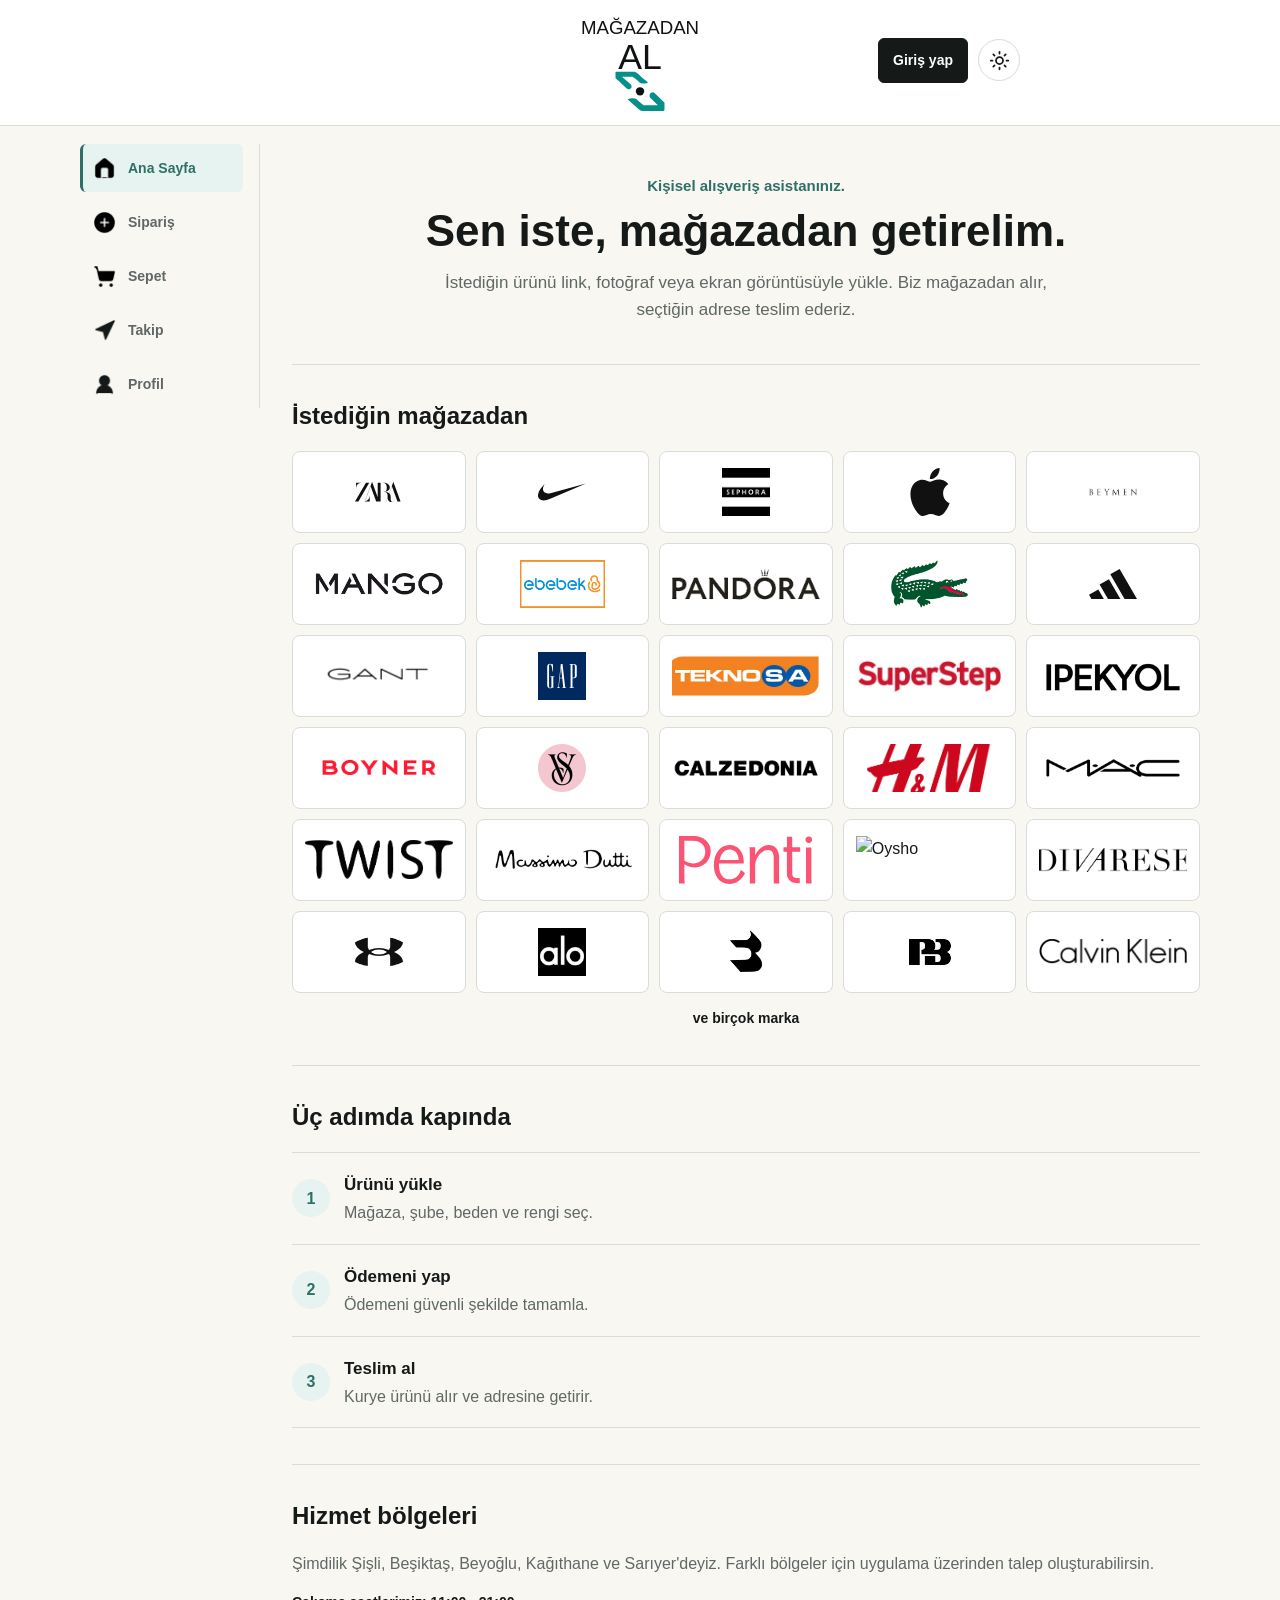
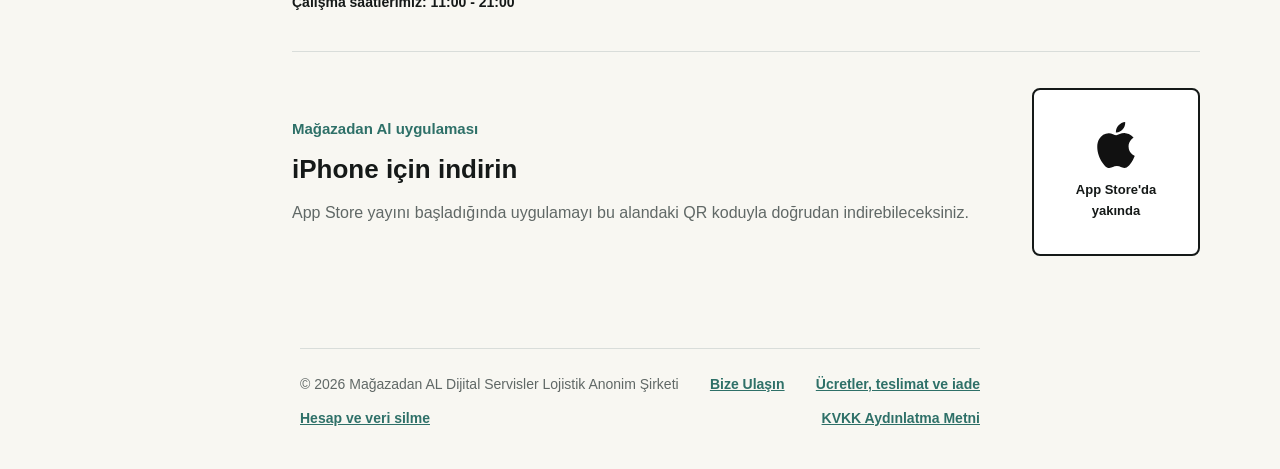
==== commit 41bfc745: "Allow guest product carts while requiring authenticated checkout" ====
--- a/index.html
+++ b/index.html
@@ -13,8 +13,8 @@
   <meta name="description" content="Mağazadan Al müşteri hesabı ve resmi web alanı.">
   <link rel="icon" type="image/png" href="/assets/magazadanal-logo.png?v=20261007-3">
   <link rel="apple-touch-icon" href="/assets/magazadanal-logo.png?v=20261007-3">
-  <link rel="stylesheet" href="/styles.css?v=20261019-1">
-  <link rel="stylesheet" href="/hesabim/order-flow.css?v=20261113-2">
+  <link rel="stylesheet" href="/styles.css?v=20261113-3">
+  <link rel="stylesheet" href="/hesabim/order-flow.css?v=20261113-3">
   <script src="/theme.js?v=20261019-1"></script>
 </head>
 <body class="has-site-navigation">
--- a/styles.css
+++ b/styles.css
@@ -131,10 +131,13 @@
 
 .home-header {
   width: min(760px, calc(100% - 36px));
-  flex-direction: row;
-  justify-content: space-between;
+  display: grid;
+  grid-template-columns: minmax(0, 1fr) 150px minmax(0, 1fr);
   gap: 16px;
 }
+
+.home-header .brand { grid-column: 2; justify-self: center; }
+.home-header .header-actions { grid-column: 3; justify-self: end; }
 
 .header-actions {
   display: flex;
@@ -156,6 +159,10 @@
   position: static;
   flex: 0 0 auto;
   box-shadow: none;
+}
+
+@media (max-width: 560px) {
+  .home-header .header-actions { grid-column: 1 / -1; grid-row: 2; }
 }
 
 main { padding: 42px 0 64px; }
@@ -770,7 +777,7 @@
   .bar { padding-top: 8px; }
   .theme-toggle { top: 12px; right: 12px; width: 38px; height: 38px; font-size: 18px; }
   .brand { width: 140px; height: 94px; }
-  .home-header { gap: 12px; }
+  .home-header { gap: 12px; grid-template-columns: minmax(0, 1fr) 120px minmax(0, 1fr); }
   .home-header .brand { width: 120px; height: 80px; flex: 0 0 auto; }
   .header-actions { gap: 8px; }
   .header-actions .button { min-height: 38px; padding: 7px 10px; }
--- a/hesabim/order-flow.css
+++ b/hesabim/order-flow.css
@@ -112,6 +112,8 @@
 .price-summary { margin: 24px 0; padding: 18px 0; border-block: 1px solid var(--line); }
 .price-summary > div { display: grid; grid-template-columns: minmax(0, 1fr) max-content; gap: 20px; margin: 8px 0; font-size: 15px; }
 .price-summary dd { margin: 0; text-align: right; font-weight: 650; white-space: nowrap; }
+.guest-cart-offer { padding: 10px 0 14px; margin-bottom: 14px; border-bottom: 1px solid var(--line); }
+.guest-cart-offer p { margin-top: 0; }
 .price-summary > div:last-child { font-size: 18px; font-weight: 700; color: var(--teal); }
 .promo-form { display: flex; align-items: end; gap: 12px; }
 .promo-form .app-field { flex: 1; }
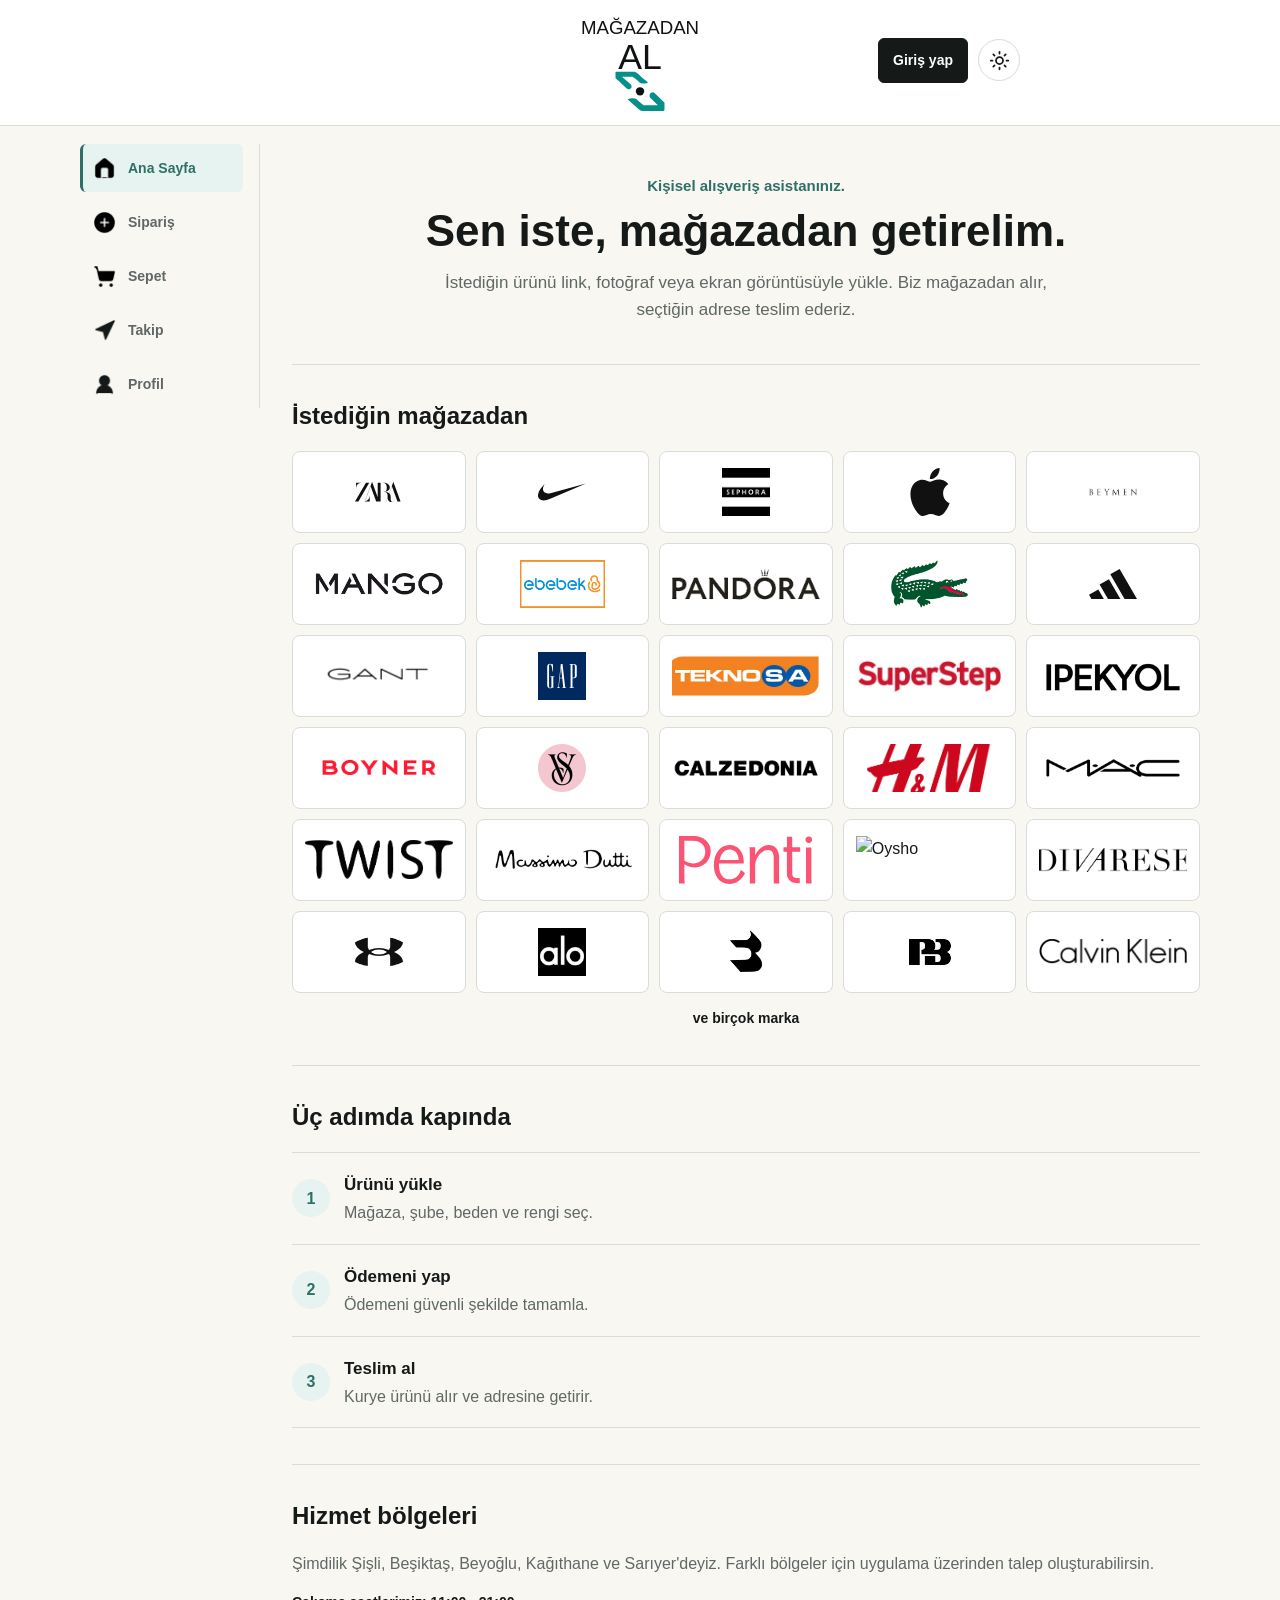
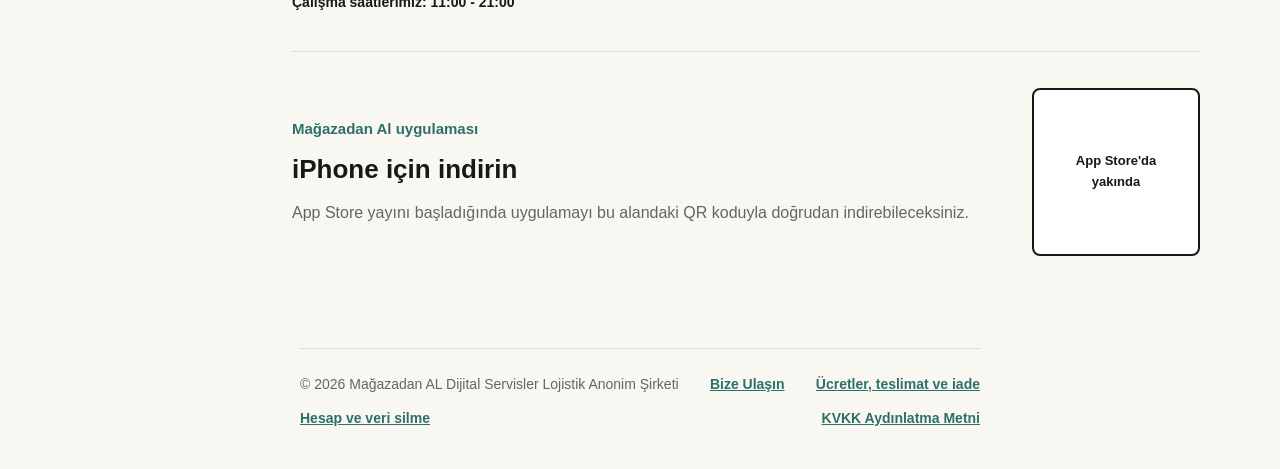
==== commit 9cd756d8: "Ana sayfa: App Store yakında alanından Apple logosu kaldırıldı Co-Authored-By: Claude Opus 5.5 <nore" ====
--- a/index.html
+++ b/index.html
@@ -116,7 +116,6 @@
         <p>App Store yayını başladığında uygulamayı bu alandaki QR koduyla doğrudan indirebileceksiniz.</p>
       </div>
       <div class="app-download-placeholder" aria-label="App Store QR kodu yayınla birlikte eklenecek">
-        <img src="/assets/brands/logo_apple.svg" alt="" width="48" height="48">
         <span>App Store'da yakında</span>
       </div>
     </section>
--- a/styles.css
+++ b/styles.css
@@ -315,8 +315,6 @@
   text-align: center;
 }
 
-.app-download-placeholder img { display: block; width: 46px; height: 46px; }
-:root[data-theme="dark"] .app-download-placeholder img { filter: invert(1); }
 .app-download-placeholder span { font-size: 13px; font-weight: 800; }
 
 h1 {
--- a/hesabim/order-flow.css
+++ b/hesabim/order-flow.css
@@ -1,13 +1,14 @@
 .portal-page { width: min(900px, calc(100% - 32px)); padding-bottom: 50px; }
 .session-restoring { display: none; min-height: 240px; padding: 64px 0; text-align: center; color: var(--muted); }
 :root[data-session-state="restoring"] #auth-view { display: none !important; }
+:root[data-session-state="restoring"] #portal-view { display: none !important; }
 :root[data-session-state="restoring"] .session-restoring { display: block; }
 .portal-section.home-main { width: 100%; max-width: none; padding: 0; margin: 0; }
 .phone-field { display: grid; grid-template-columns: 110px minmax(0, 1fr); gap: 12px; min-width: 0; }
 .app-form-grid > .phone-field { grid-column: 1 / -1; }
 .product-photo-frame { position: relative; width: min(280px, 100%); aspect-ratio: 1; margin: 12px auto; }
-.product-photo-preview { display: grid; place-items: center; width: 100%; height: 100%; padding: 8px; border: 1px solid var(--line); border-radius: 6px; background: var(--panel); cursor: pointer; }
-.product-photo-preview img:not(.app-icon) { width: 100%; height: 100%; object-fit: contain; }
+.product-photo-preview { position: absolute; inset: 0; display: block; box-sizing: border-box; width: 100%; height: 100%; min-width: 0; min-height: 0; padding: 8px; overflow: hidden; border: 1px solid var(--line); border-radius: 6px; background: var(--panel); cursor: pointer; }
+.product-photo-preview img:not(.app-icon) { display: block; width: 100%; height: 100%; min-width: 0; min-height: 0; max-width: 100%; max-height: 100%; object-fit: contain; }
 .product-photo-preview:disabled { opacity: 1; cursor: default; }
 .product-photo-remove { position: absolute; top: 6px; right: 6px; }
 .order-app .photo-select-button { display: inline-flex; align-items: center; justify-content: center; gap: 10px; align-self: flex-start; margin: 0; min-height: 48px; padding: 10px 20px; border: 1px solid #2e7068; border-radius: 6px; background: #2e7068; color: #fff; font: inherit; font-size: 15px; font-weight: 700; cursor: pointer; }
@@ -226,3 +227,26 @@
   .app-form-grid { gap: 4px; }
   .recipient-only .app-form-grid > .phone-field { grid-column: 1 / -1; }
 }
+
+/* Order messaging ("Kuryeye yaz"). */
+.order-chat { margin: 16px 0; padding: 12px 0; border-top: 1px solid var(--line); }
+.order-chat h3 { margin: 0 0 8px; }
+.chat-list { list-style: none; margin: 0 0 10px; padding: 0; display: flex; flex-direction: column; gap: 8px; max-height: 280px; overflow-y: auto; }
+.chat-message { max-width: 85%; padding: 8px 12px; border: 1px solid var(--line); border-radius: 10px; background: var(--panel); color: var(--ink); overflow-wrap: anywhere; }
+.chat-message.is-mine { align-self: flex-end; background: var(--soft-teal); border-color: var(--teal); }
+.chat-message.is-theirs { align-self: flex-start; }
+.chat-message.is-admin { border-color: var(--teal); }
+.chat-sender { display: block; font-size: 12px; color: var(--teal); margin-bottom: 2px; }
+.chat-body { margin: 0; font-size: 15px; white-space: pre-wrap; }
+.chat-time { display: block; margin-top: 2px; font-size: 11px; color: var(--muted); text-align: right; }
+.chat-form { display: grid; gap: 6px; }
+.chat-input { width: 100%; box-sizing: border-box; min-height: 64px; padding: 8px 10px; border: 1px solid var(--line); border-radius: 6px; background: var(--panel); color: var(--ink); font: inherit; resize: vertical; }
+.chat-form-row { display: flex; align-items: center; justify-content: space-between; gap: 12px; }
+.chat-form-row .chat-send { width: auto; min-width: 110px; min-height: 44px; margin: 0; }
+.chat-count { font-size: 12px; }
+.chat-feedback { margin: 0; font-size: 14px; color: #7a271a; }
+:root[data-theme="dark"] .chat-feedback { color: #ffaaa3; }
+.chat-closed { margin: 4px 0 0; }
+@media (max-width: 540px) { .chat-message { max-width: 94%; } }
+.delivery-guarantee span { display: grid; gap: 4px; }
+.delivery-guarantee small { color: inherit; opacity: .75; }
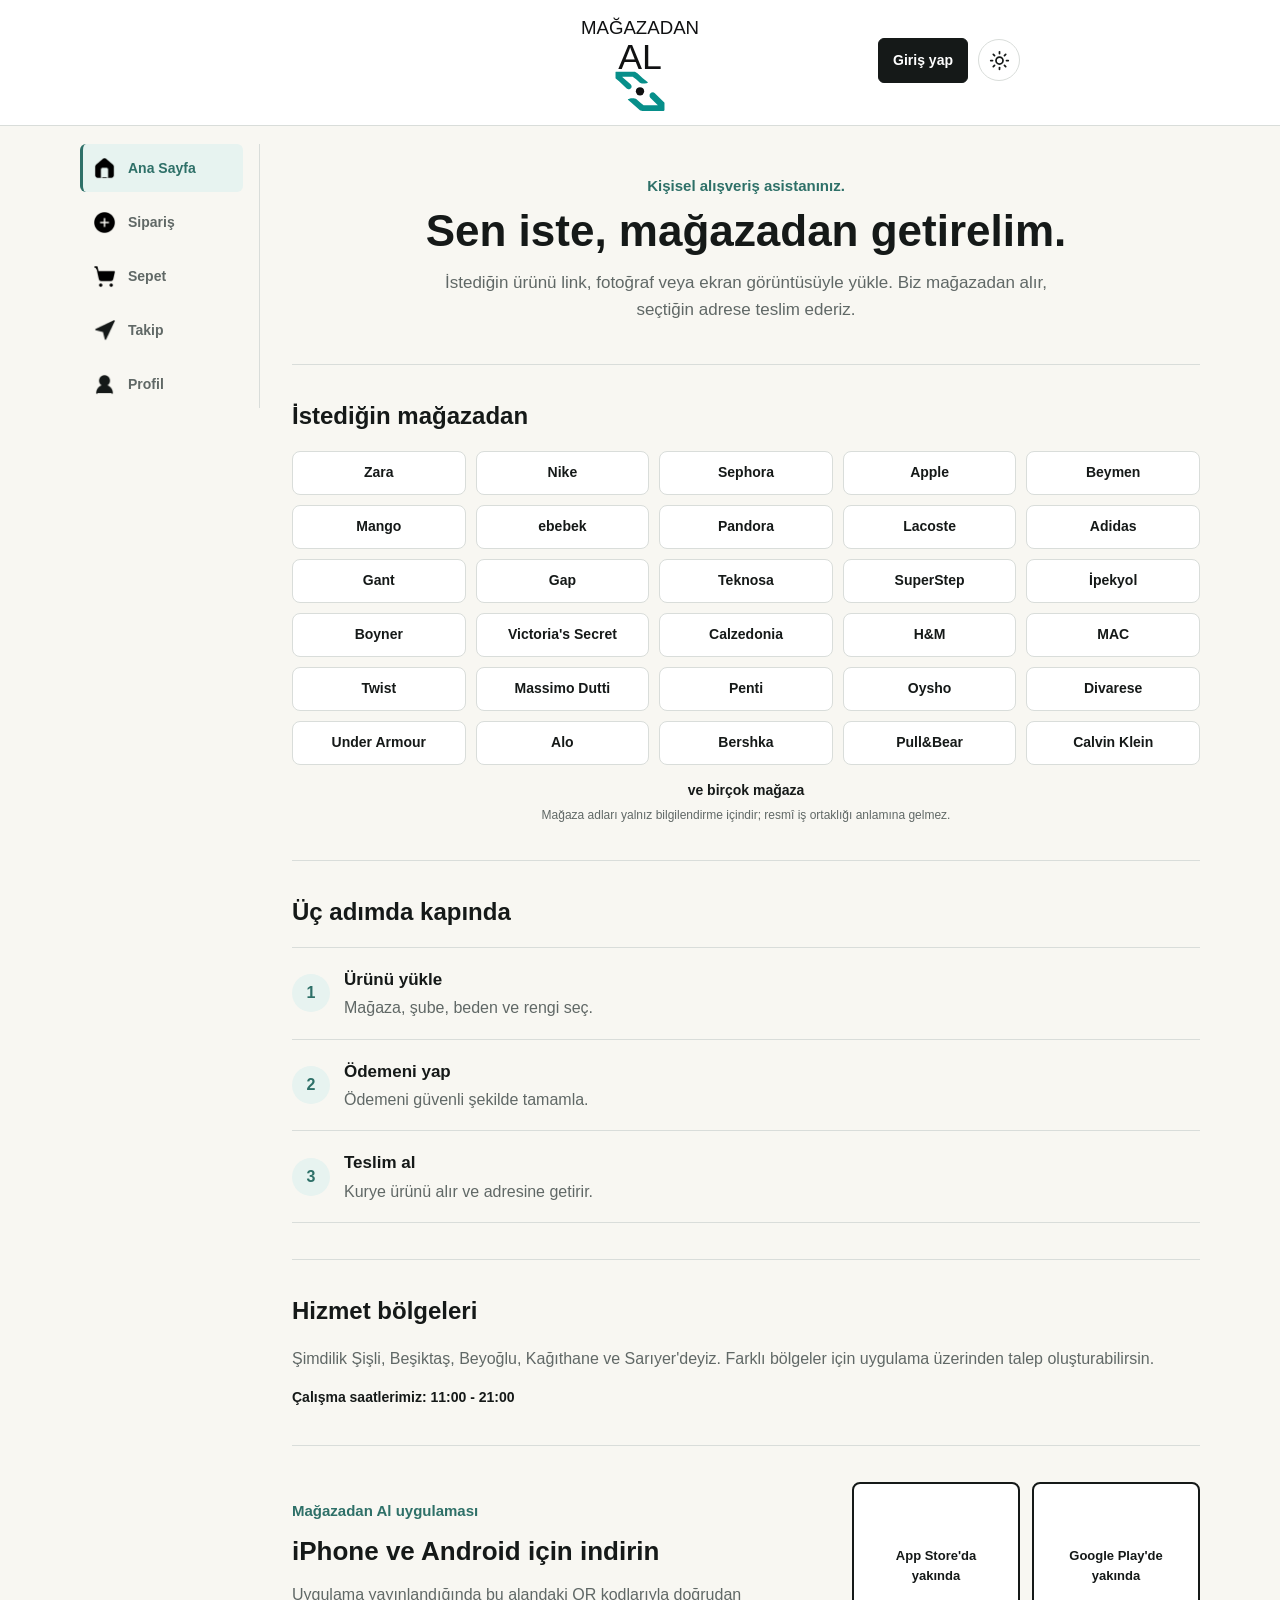
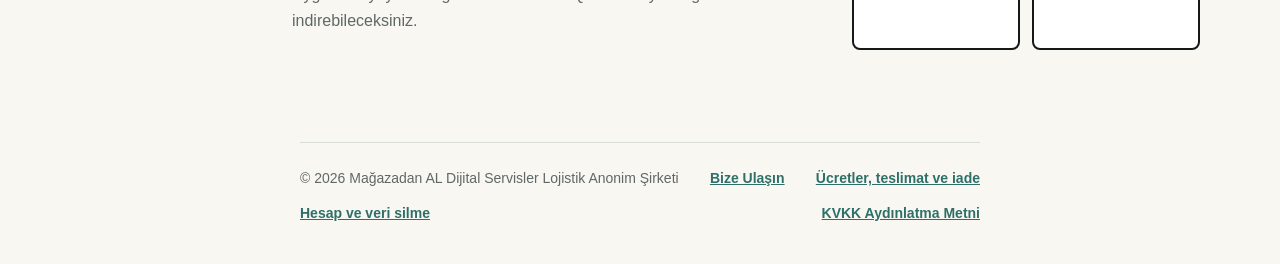
==== commit acfef140: "Ana sayfa: marka logoları yazılı mağaza kutularına çevrildi, Google Play kutusu eklendi Co-Authored-" ====
--- a/index.html
+++ b/index.html
@@ -13,7 +13,7 @@
   <meta name="description" content="Mağazadan Al müşteri hesabı ve resmi web alanı.">
   <link rel="icon" type="image/png" href="/assets/magazadanal-logo.png?v=20261007-3">
   <link rel="apple-touch-icon" href="/assets/magazadanal-logo.png?v=20261007-3">
-  <link rel="stylesheet" href="/styles.css?v=20261113-3">
+  <link rel="stylesheet" href="/styles.css?v=20261118-1">
   <link rel="stylesheet" href="/hesabim/order-flow.css?v=20261113-3">
   <script src="/theme.js?v=20261019-1"></script>
 </head>
@@ -46,39 +46,40 @@
       <div class="home-section-heading">
         <h2 id="stores-title">İstediğin mağazadan</h2>
       </div>
-      <div class="home-brand-grid" aria-label="Hizmet verilen markalardan bazıları">
-        <div class="store-brand"><img src="/assets/brands/logo_zara.svg" alt="Zara" width="120" height="72"></div>
-        <div class="store-brand"><img src="/assets/brands/logo_nike.svg" alt="Nike" width="120" height="72"></div>
-        <div class="store-brand"><img src="/assets/brands/logo_sephora.png" alt="Sephora" width="120" height="72"></div>
-        <div class="store-brand"><img src="/assets/brands/logo_apple.svg" alt="Apple" width="120" height="72"></div>
-        <div class="store-brand"><img src="/assets/brands/logo_beymen.png" alt="Beymen" width="120" height="72"></div>
-        <div class="store-brand"><img src="/assets/brands/logo_mango.png" alt="Mango" width="120" height="72"></div>
-        <div class="store-brand"><img src="/assets/brands/logo_ebebek.png" alt="ebebek" width="120" height="72"></div>
-        <div class="store-brand"><img src="/assets/brands/logo_pandora.png" alt="Pandora" width="120" height="72"></div>
-        <div class="store-brand"><img src="/assets/brands/logo_lacoste.png" alt="Lacoste" width="120" height="72"></div>
-        <div class="store-brand"><img src="/assets/brands/logo_adidas.svg" alt="Adidas" width="120" height="72"></div>
-        <div class="store-brand"><img src="/assets/brands/logo_gant.png" alt="Gant" width="120" height="72"></div>
-        <div class="store-brand"><img src="/assets/brands/logo_gap.svg" alt="Gap" width="120" height="72"></div>
-        <div class="store-brand"><img src="/assets/brands/logo_teknosa.png" alt="Teknosa" width="120" height="72"></div>
-        <div class="store-brand"><img src="/assets/brands/logo_superstep.png" alt="SuperStep" width="120" height="72"></div>
-        <div class="store-brand"><img src="/assets/brands/logo_ipekyol.png" alt="İpekyol" width="120" height="72"></div>
-        <div class="store-brand"><img src="/assets/brands/logo_boyner.png" alt="Boyner" width="120" height="72"></div>
-        <div class="store-brand"><img src="/assets/brands/logo_victoriassecret.png" alt="Victoria's Secret" width="120" height="72"></div>
-        <div class="store-brand"><img src="/assets/brands/logo_calzedonia.png" alt="Calzedonia" width="120" height="72"></div>
-        <div class="store-brand"><img src="/assets/brands/logo_hm.png" alt="H&amp;M" width="120" height="72"></div>
-        <div class="store-brand"><img src="/assets/brands/logo_mac.png" alt="MAC" width="120" height="72"></div>
-        <div class="store-brand"><img src="/assets/brands/logo_twist.png" alt="Twist" width="120" height="72"></div>
-        <div class="store-brand"><img src="/assets/brands/logo_massimodutti.png" alt="Massimo Dutti" width="120" height="72"></div>
-        <div class="store-brand"><img src="/assets/brands/logo_penti.svg" alt="Penti" width="120" height="72"></div>
-        <div class="store-brand"><img src="/assets/brands/logo_oysho.svg" alt="Oysho" width="120" height="72"></div>
-        <div class="store-brand"><img src="/assets/brands/logo_divarese.png" alt="Divarese" width="120" height="72"></div>
-        <div class="store-brand"><img src="/assets/brands/logo_underarmour.svg" alt="Under Armour" width="120" height="72"></div>
-        <div class="store-brand"><img src="/assets/brands/logo_alo.png" alt="Alo" width="120" height="72"></div>
-        <div class="store-brand"><img src="/assets/brands/logo_bershka.png" alt="Bershka" width="120" height="72"></div>
-        <div class="store-brand"><img src="/assets/brands/logo_pullandbear.png" alt="Pull&amp;Bear" width="120" height="72"></div>
-        <div class="store-brand"><img src="/assets/brands/logo_calvinklein.png" alt="Calvin Klein" width="120" height="72"></div>
+      <div class="home-brand-grid">
+        <div class="store-brand">Zara</div>
+        <div class="store-brand">Nike</div>
+        <div class="store-brand">Sephora</div>
+        <div class="store-brand">Apple</div>
+        <div class="store-brand">Beymen</div>
+        <div class="store-brand">Mango</div>
+        <div class="store-brand">ebebek</div>
+        <div class="store-brand">Pandora</div>
+        <div class="store-brand">Lacoste</div>
+        <div class="store-brand">Adidas</div>
+        <div class="store-brand">Gant</div>
+        <div class="store-brand">Gap</div>
+        <div class="store-brand">Teknosa</div>
+        <div class="store-brand">SuperStep</div>
+        <div class="store-brand">İpekyol</div>
+        <div class="store-brand">Boyner</div>
+        <div class="store-brand">Victoria's Secret</div>
+        <div class="store-brand">Calzedonia</div>
+        <div class="store-brand">H&amp;M</div>
+        <div class="store-brand">MAC</div>
+        <div class="store-brand">Twist</div>
+        <div class="store-brand">Massimo Dutti</div>
+        <div class="store-brand">Penti</div>
+        <div class="store-brand">Oysho</div>
+        <div class="store-brand">Divarese</div>
+        <div class="store-brand">Under Armour</div>
+        <div class="store-brand">Alo</div>
+        <div class="store-brand">Bershka</div>
+        <div class="store-brand">Pull&amp;Bear</div>
+        <div class="store-brand">Calvin Klein</div>
       </div>
-      <p class="home-brand-note">ve birçok marka</p>
+      <p class="home-brand-note">ve birçok mağaza</p>
+      <p class="home-brand-disclaimer">Mağaza adları yalnız bilgilendirme içindir; resmî iş ortaklığı anlamına gelmez.</p>
     </section>
 
     <section class="home-section" aria-labelledby="flow-title">
@@ -112,11 +113,16 @@
     <section class="home-section app-download" aria-labelledby="app-download-title">
       <div class="app-download-copy">
         <p class="home-slogan">Mağazadan Al uygulaması</p>
-        <h2 id="app-download-title">iPhone için indirin</h2>
-        <p>App Store yayını başladığında uygulamayı bu alandaki QR koduyla doğrudan indirebileceksiniz.</p>
+        <h2 id="app-download-title">iPhone ve Android için indirin</h2>
+        <p>Uygulama yayınlandığında bu alandaki QR kodlarıyla doğrudan indirebileceksiniz.</p>
       </div>
-      <div class="app-download-placeholder" aria-label="App Store QR kodu yayınla birlikte eklenecek">
-        <span>App Store'da yakında</span>
+      <div class="app-download-options">
+        <div class="app-download-placeholder" aria-label="App Store QR kodu yayınla birlikte eklenecek">
+          <span>App Store'da yakında</span>
+        </div>
+        <div class="app-download-placeholder" aria-label="Google Play QR kodu yayınla birlikte eklenecek">
+          <span>Google Play'de yakında</span>
+        </div>
       </div>
     </section>
   </main>
--- a/styles.css
+++ b/styles.css
@@ -226,20 +226,18 @@
 .store-brand {
   display: grid;
   min-width: 0;
-  min-height: 82px;
+  min-height: 44px;
   place-items: center;
-  padding: 12px;
+  padding: 9px 6px;
   border: 1px solid var(--line);
   border-radius: 8px;
-  background: #ffffff;
-  color-scheme: light;
-}
-
-.store-brand img {
-  display: block;
-  width: 100%;
-  height: 48px;
-  object-fit: contain;
+  background: var(--panel);
+  color: var(--ink);
+  font-size: 14px;
+  font-weight: 600;
+  line-height: 1.2;
+  text-align: center;
+  overflow-wrap: anywhere;
 }
 
 .home-brand-note {
@@ -247,6 +245,14 @@
   color: var(--ink);
   font-size: 14px;
   font-weight: 750;
+  text-align: center;
+}
+
+.home-brand-disclaimer {
+  margin: 6px 0 0;
+  color: var(--muted);
+  font-size: 12px;
+  line-height: 1.4;
   text-align: center;
 }
 
@@ -293,13 +299,19 @@
 
 .app-download {
   display: grid;
-  grid-template-columns: minmax(0, 1fr) 168px;
+  grid-template-columns: minmax(0, 1fr) auto;
   gap: 32px;
   align-items: center;
 }
 
 .app-download h2 { margin: 0; font-size: 26px; }
 .app-download p:last-child { margin: 9px 0 0; }
+
+.app-download-options {
+  display: grid;
+  grid-template-columns: repeat(2, 168px);
+  gap: 12px;
+}
 
 .app-download-placeholder {
   display: grid;
@@ -785,10 +797,10 @@
   .home-lead { font-size: 15px; }
   .home-section { padding: 28px 0; }
   .app-download { grid-template-columns: 1fr; gap: 20px; }
-  .app-download-placeholder { width: min(168px, 100%); }
-  .home-brand-grid { grid-template-columns: repeat(4, minmax(0, 1fr)); gap: 8px; }
-  .store-brand { min-height: 68px; padding: 8px; }
-  .store-brand img { height: 40px; }
+  .app-download-options { grid-template-columns: repeat(2, minmax(0, 168px)); }
+  .app-download-placeholder { width: 100%; }
+  .home-brand-grid { grid-template-columns: repeat(3, minmax(0, 1fr)); gap: 7px; }
+  .store-brand { font-size: 13px; }
   .portal-page { width: min(100% - 24px, 680px); padding-top: 22px; }
   .auth-shell { padding: 20px; }
   .portal-toolbar { align-items: flex-start; }
